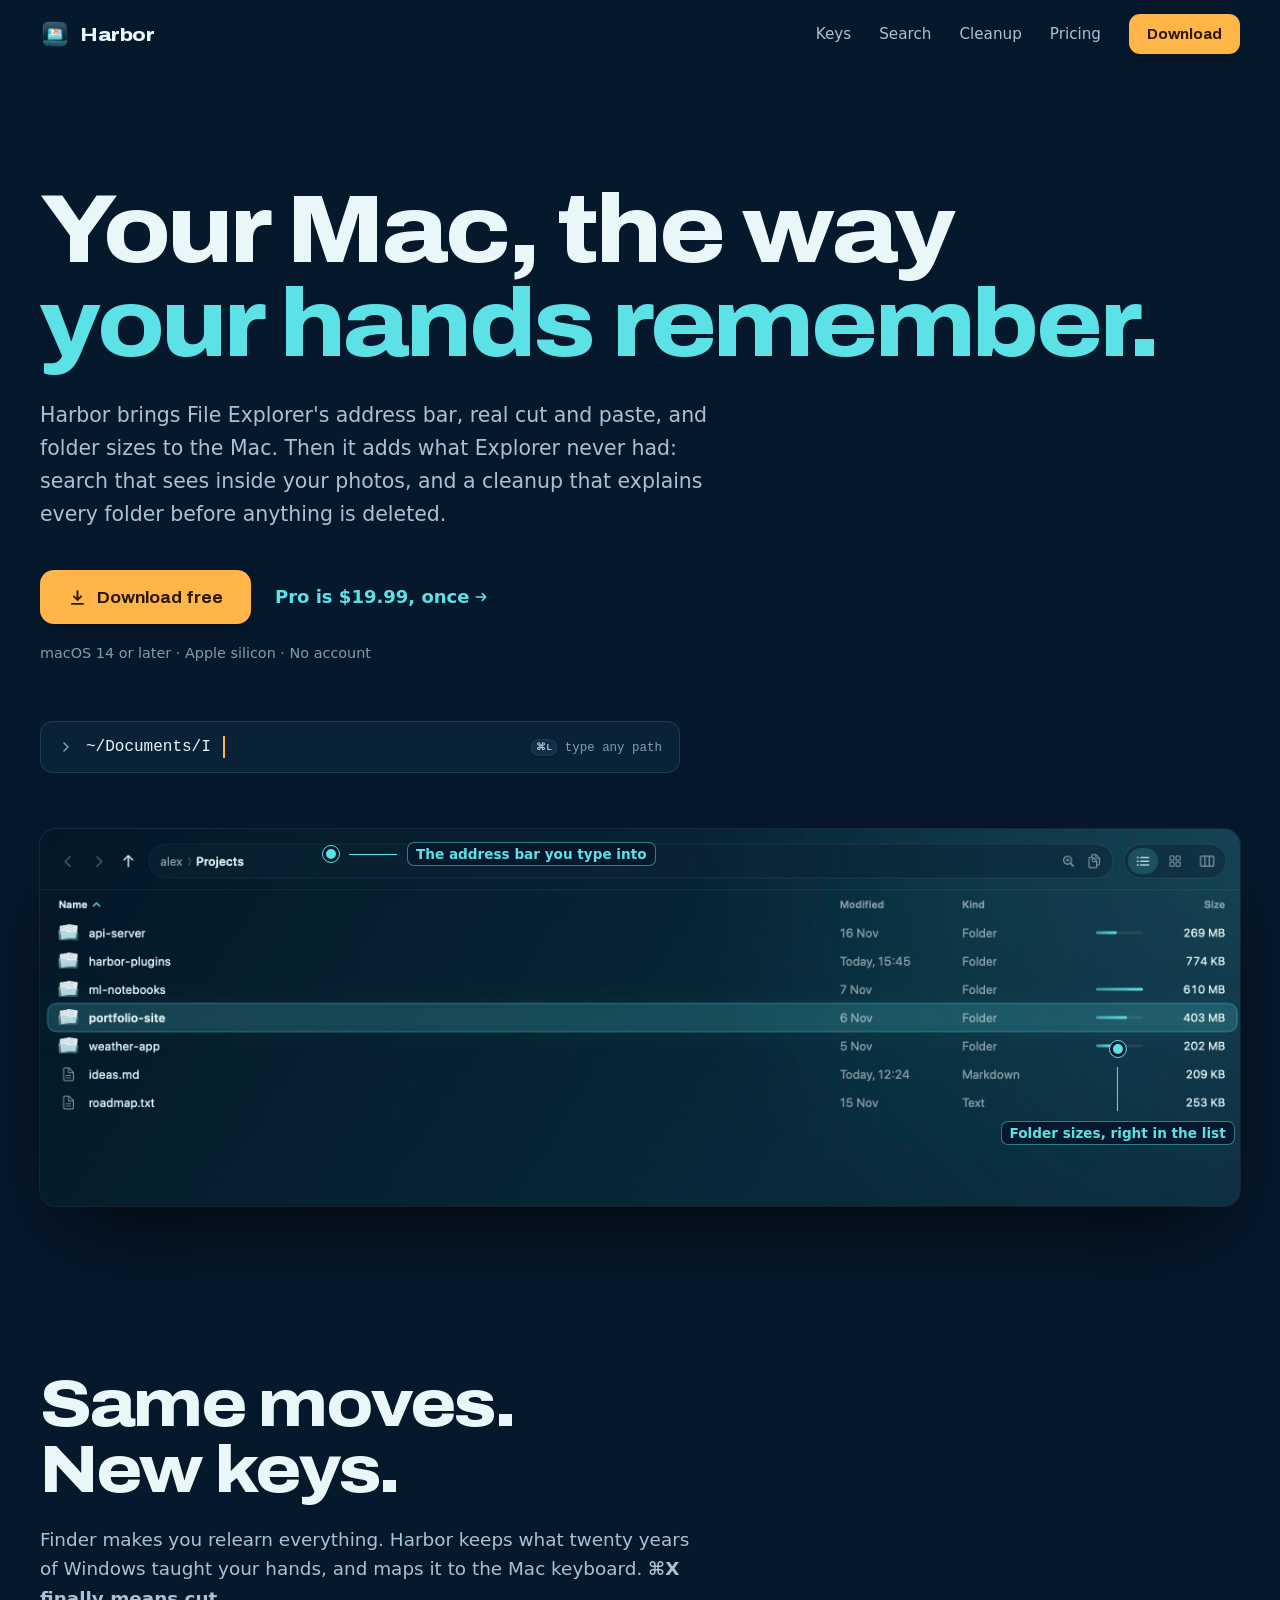
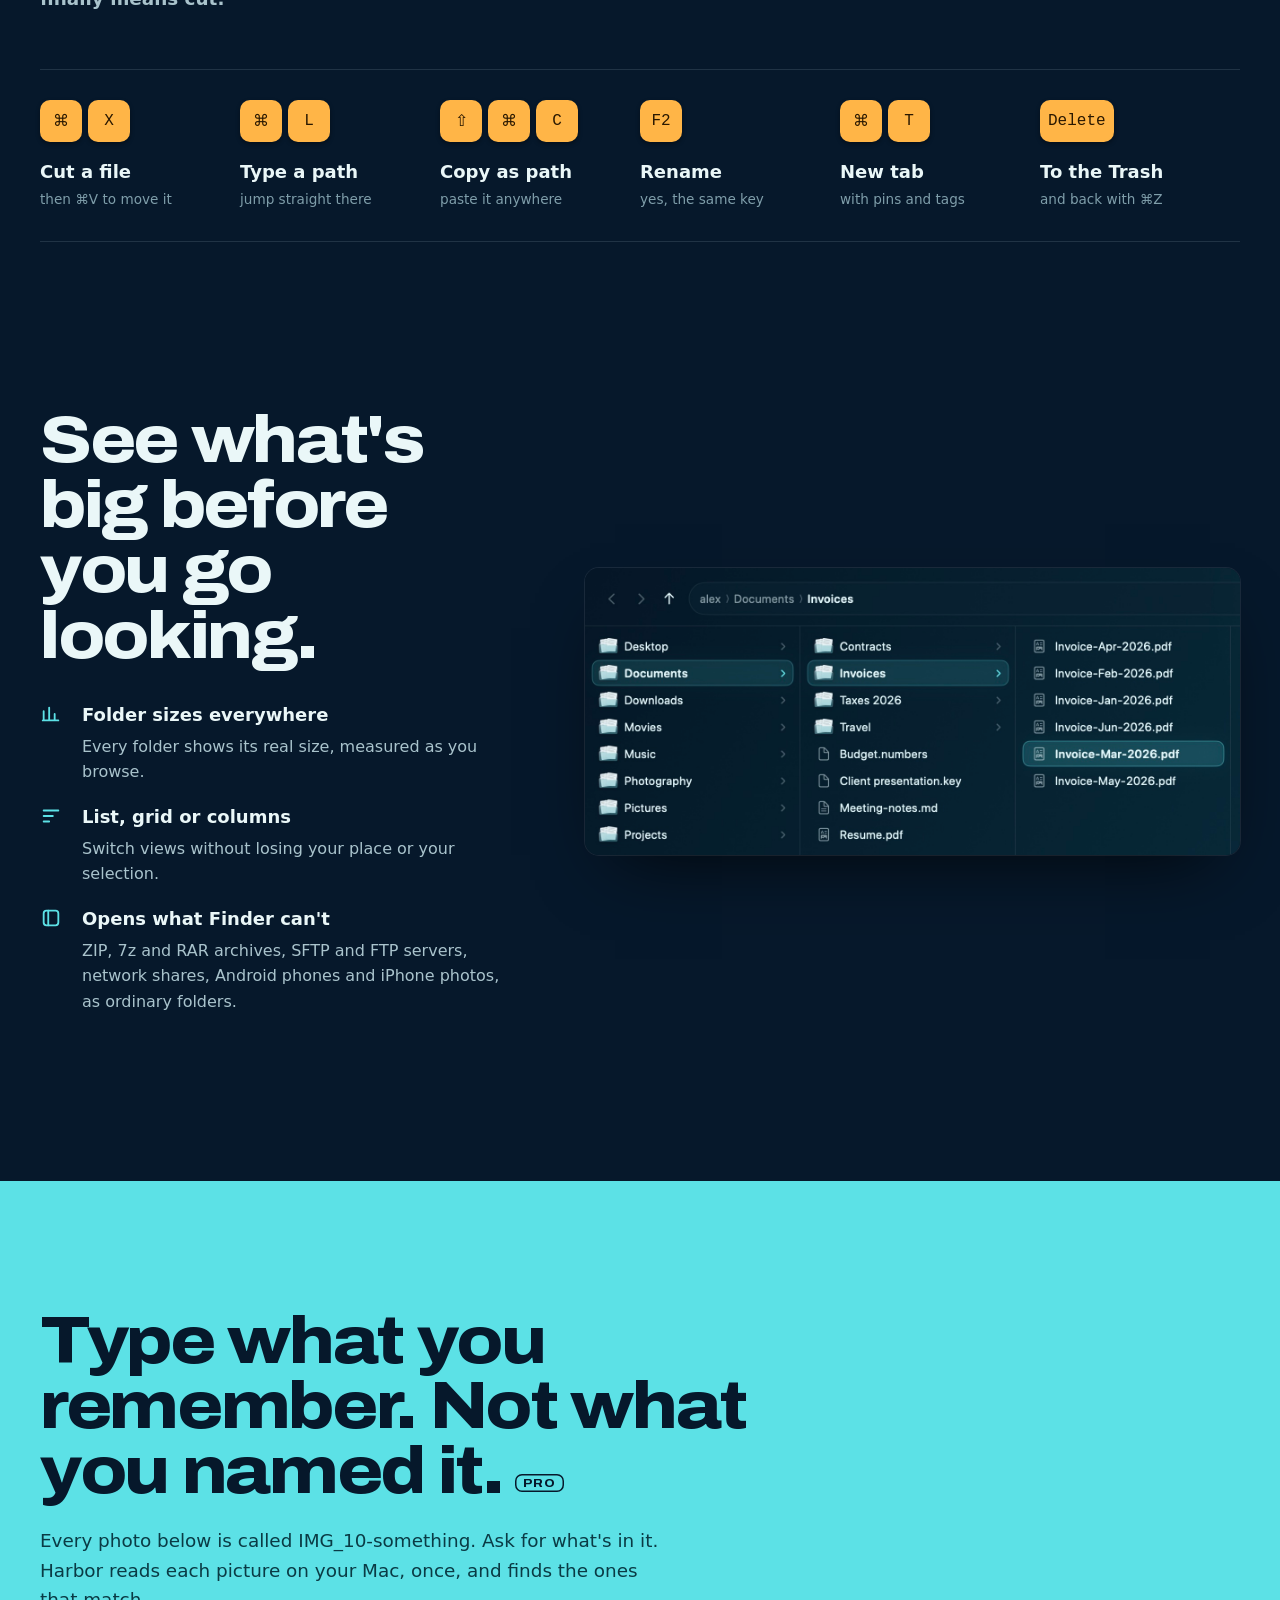
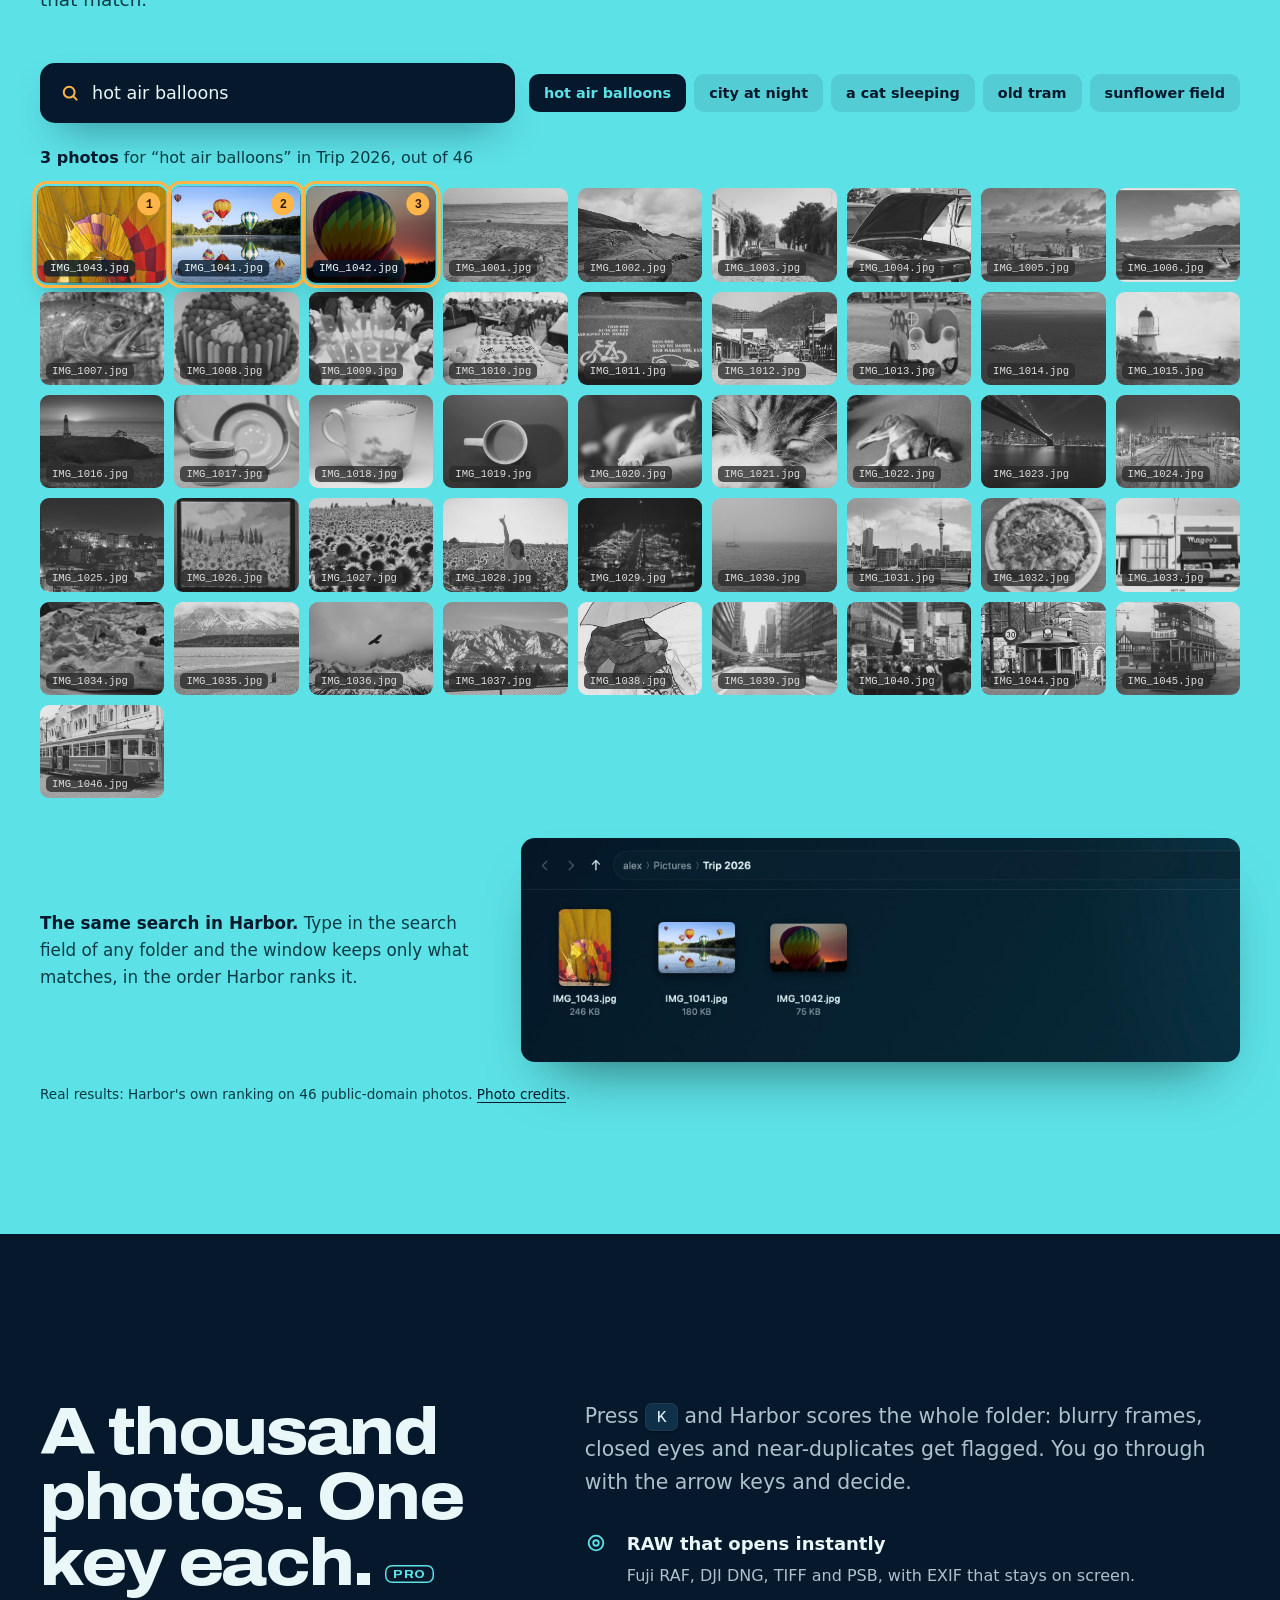
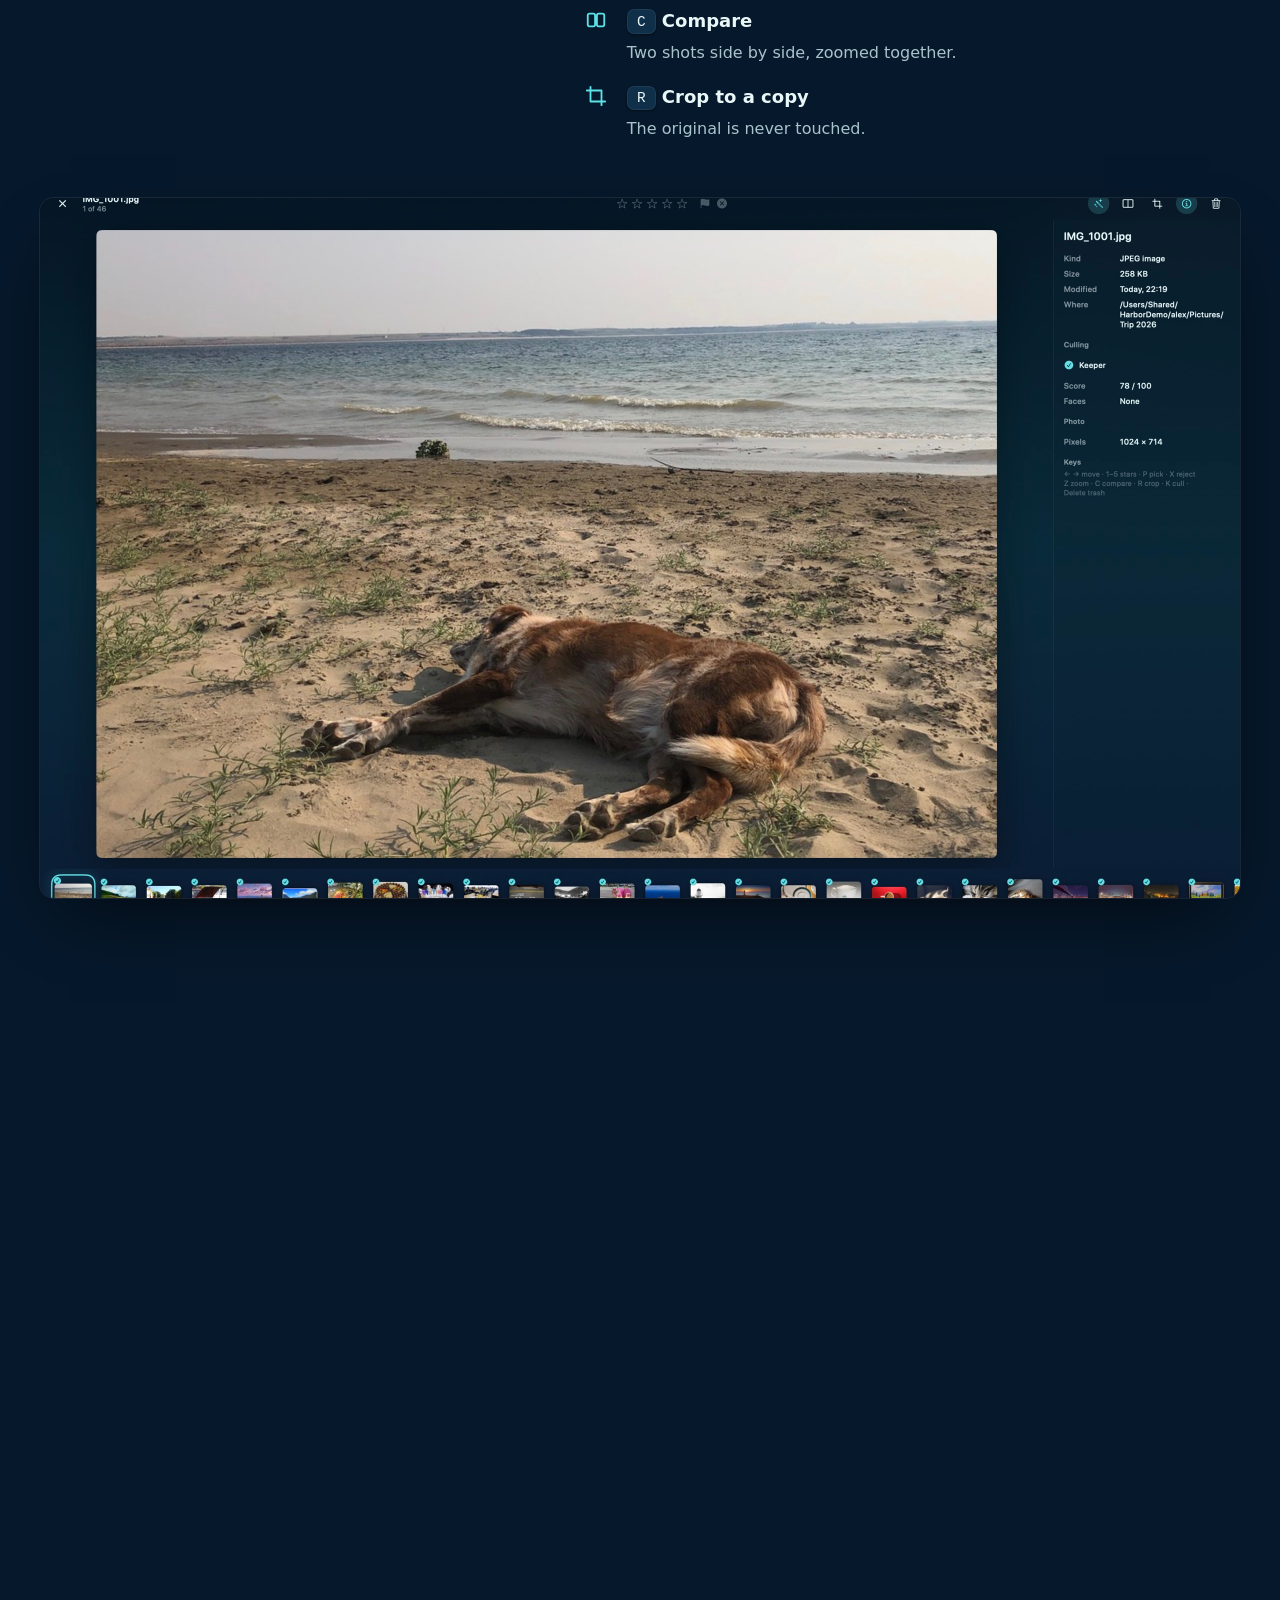
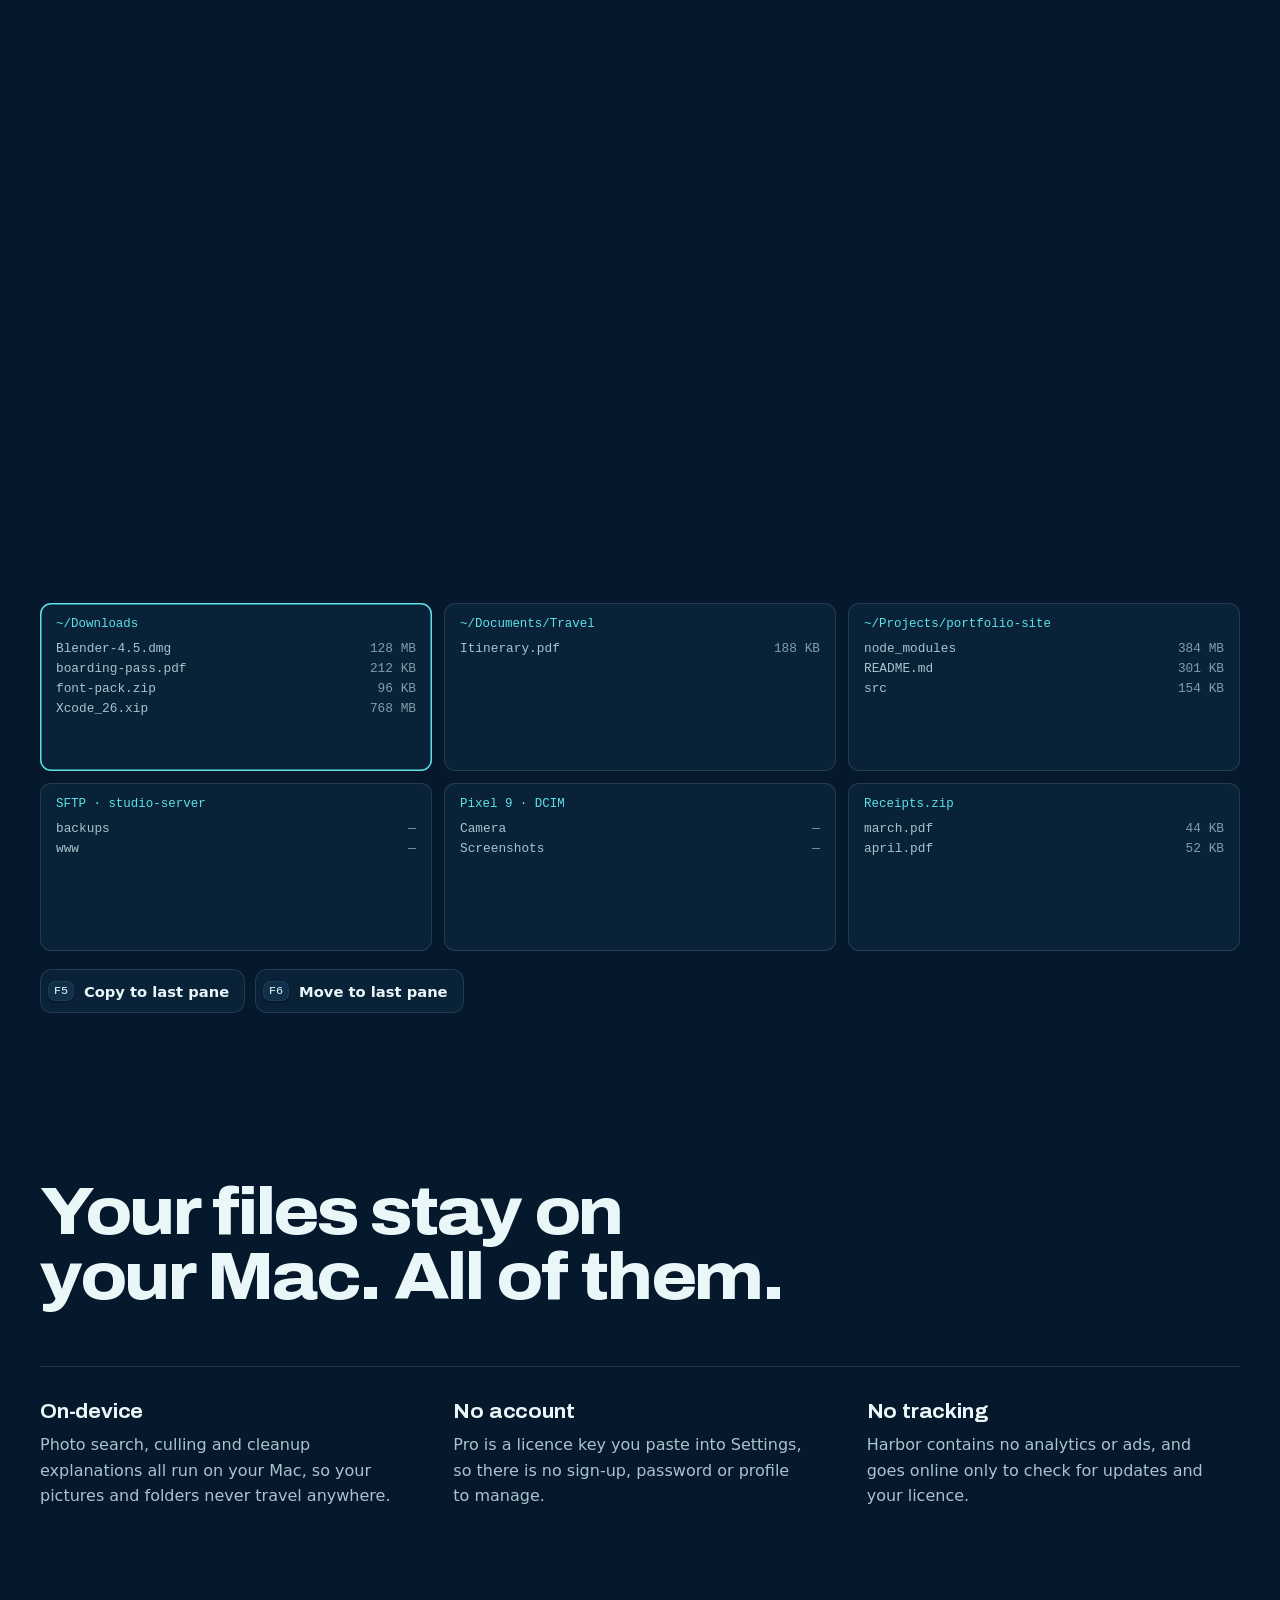
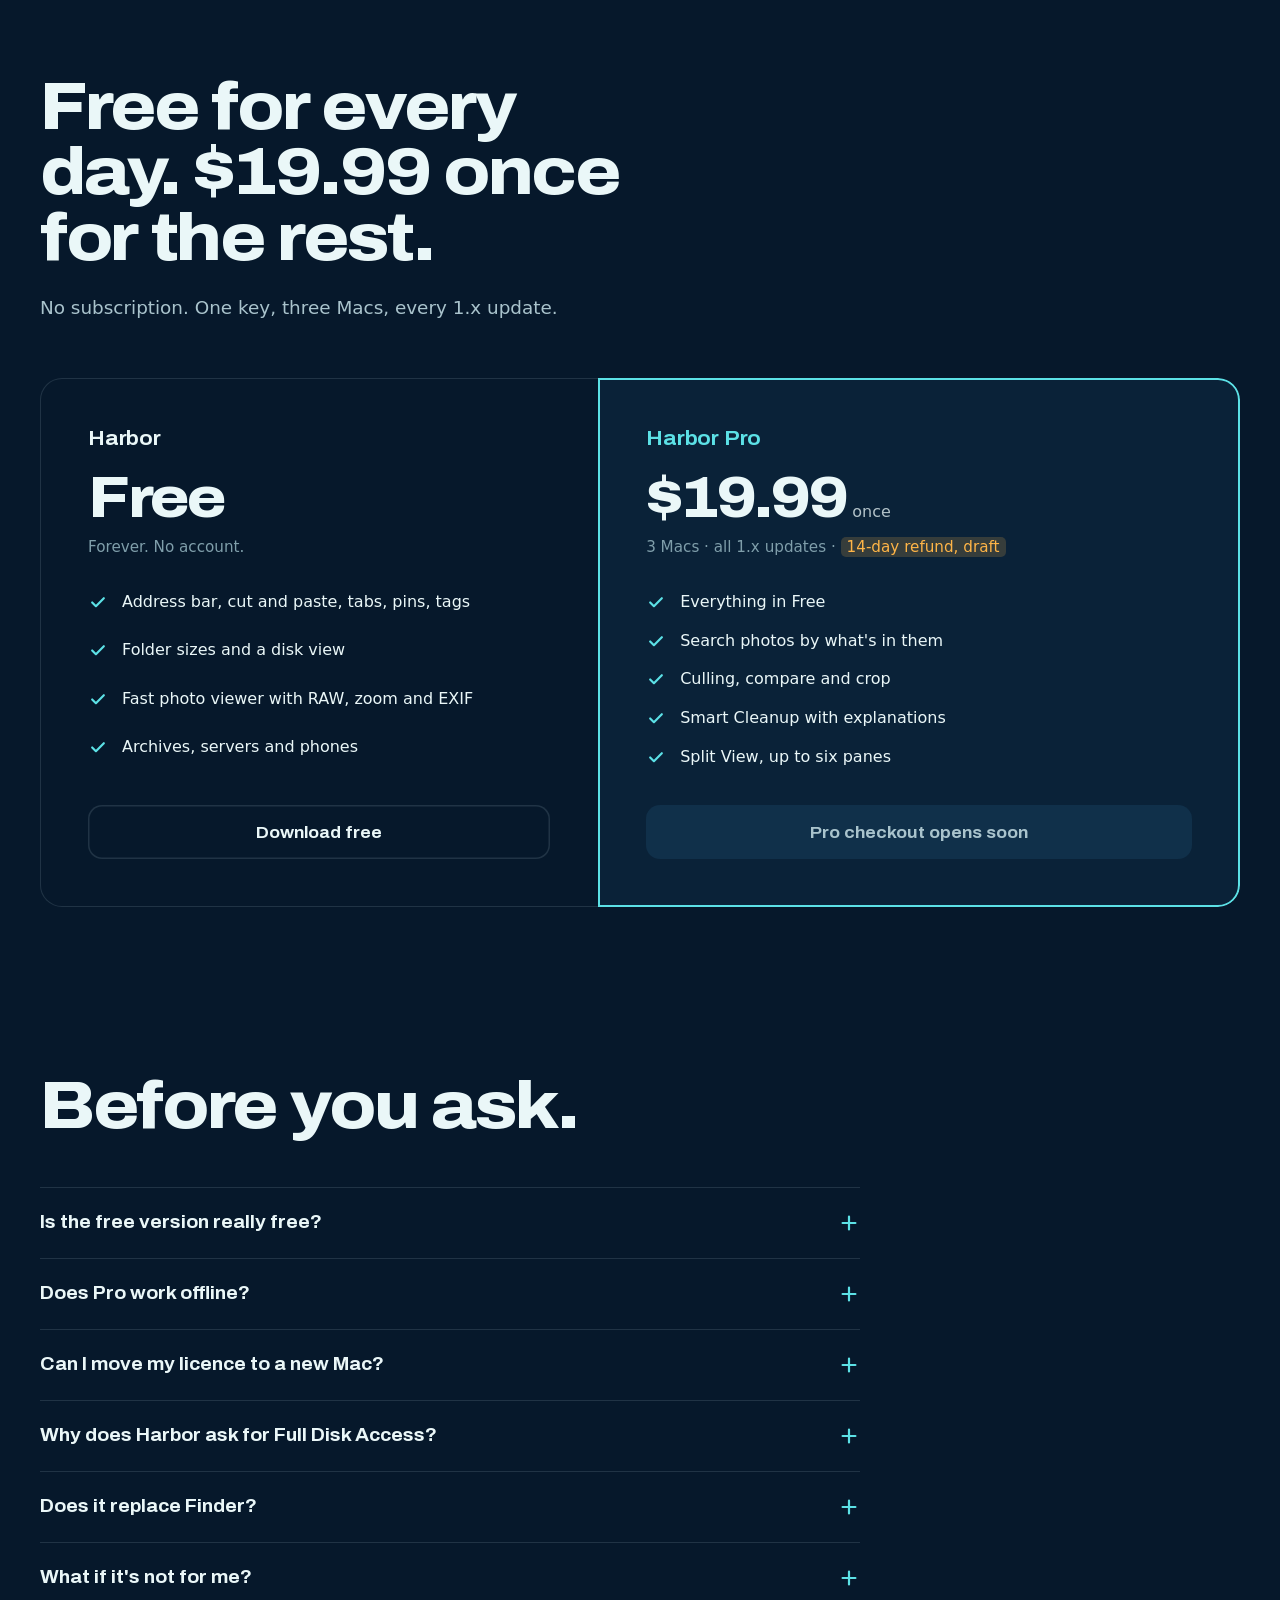
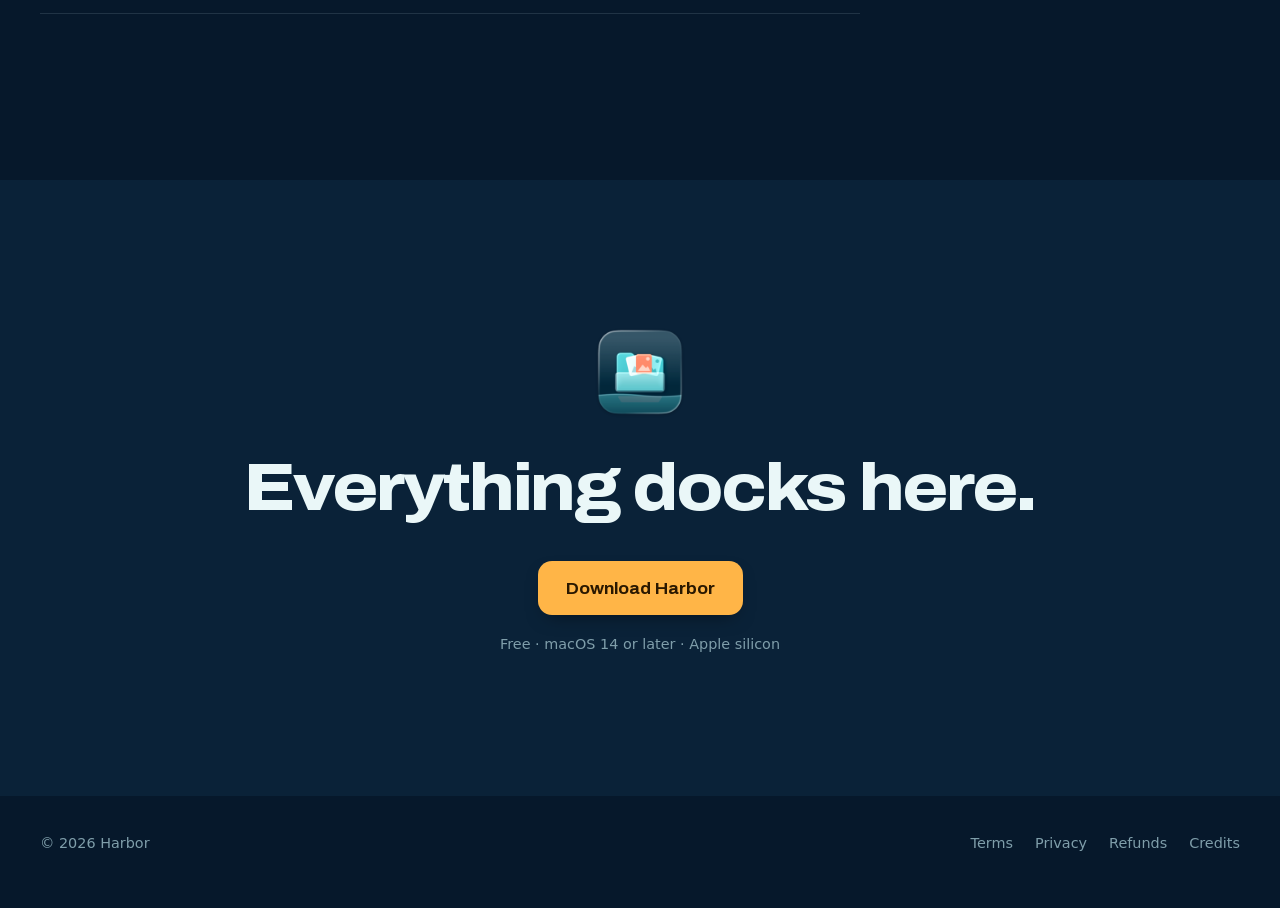
==== docs/index.html @ c28f25c0 "Website: landing page, legal pages and photo credits" ====
<!doctype html>
<html lang="en">
<head>
<meta charset="utf-8">
<meta name="viewport" content="width=device-width, initial-scale=1">
<title>Harbor: the Mac file manager for people who miss File Explorer</title>
<meta name="description" content="Harbor brings File Explorer's address bar, cut and paste and folder sizes to the Mac, then adds search that sees inside your photos and a cleanup that explains every folder.">
<meta property="og:title" content="Harbor: same moves, new keys.">
<meta property="og:description" content="The Mac file manager for people who miss File Explorer.">
<meta property="og:image" content="img/hero.jpg">
<meta name="theme-color" content="#06182b">
<link rel="icon" href="img/icon.png">
<link rel="preload" href="fonts/archivo.woff2" as="font" type="font/woff2" crossorigin>
<link rel="stylesheet" href="style.css">
</head>
<body>

<header class="nav" id="nav">
  <div class="wrap">
    <a class="brand" href="#top"><img src="img/icon.png" alt="">Harbor</a>
    <nav class="links" aria-label="Main">
      <a href="#keys">Keys</a>
      <a href="#search">Search</a>
      <a href="#cleanup">Cleanup</a>
      <a href="#pricing">Pricing</a>
      <a class="btn lamp small" href="https://github.com/bsbbera/harbor-releases/releases/latest">Download</a>
    </nav>
  </div>
</header>

<main id="top">
<section class="hero" aria-labelledby="h1">
  <div class="wrap">
    <h1 id="h1">Your Mac, the way<br><span>your hands remember.</span></h1>
    <p class="lede">Harbor brings File Explorer's address bar, real cut and paste, and folder sizes to the Mac. Then it adds what Explorer never had: search that sees inside your photos, and a cleanup that explains every folder before anything is deleted.</p>
    <div class="actions">
      <a class="btn lamp" href="https://github.com/bsbbera/harbor-releases/releases/latest">
        <svg viewBox="0 0 24 24" fill="none" stroke="currentColor" stroke-width="2.4" stroke-linecap="round" stroke-linejoin="round" aria-hidden="true"><path d="M12 4v11m0 0-4.5-4.5M12 15l4.5-4.5M5 20h14"/></svg>
        Download free
      </a>
      <a class="textlink" href="#pricing">Pro is $19.99, once<svg viewBox="0 0 24 24" fill="none" stroke="currentColor" stroke-width="2.4" stroke-linecap="round" stroke-linejoin="round" aria-hidden="true"><path d="M5 12h14m-5-5 5 5-5 5"/></svg></a>
    </div>
    <p class="meta">macOS 14 or later · Apple silicon · No account</p>
    <div class="address" aria-hidden="true">
      <svg class="chev" viewBox="0 0 24 24" width="16" height="16" fill="none" stroke="currentColor" stroke-width="2.4" stroke-linecap="round" stroke-linejoin="round" aria-hidden="true"><path d="m9 6 6 6-6 6"/></svg><span class="typed" id="typed"></span><span class="caret"></span>
      <span class="hint"><kbd>⌘L</kbd> type any path</span>
    </div>
    <figure class="stage">
      <div class="shot"><picture><source media="(max-width: 560px)" srcset="img/hero-mobile.jpg" width="1300" height="640"><img src="img/hero.jpg" width="2550" height="800" alt="Harbor showing a Projects folder in list view with the address bar and a size bar for every folder"></picture></div>
      <div class="pin" style="left:24%;top:6.6%;--len:48px"><i></i><b>The address bar you type into</b></div>
      <div class="pin down" style="left:89.8%;top:57.6%;--len:44px"><i></i><b>Folder sizes, right in the list</b></div>
    </figure>
  </div>
</section>

<section id="keys" aria-labelledby="keys-h">
  <div class="wrap">
    <div class="head rise">
      <h2 id="keys-h">Same moves.<br>New keys.</h2>
      <p>Finder makes you relearn everything. Harbor keeps what twenty years of Windows taught your hands, and maps it to the Mac keyboard. <b>⌘X finally means cut.</b></p>
    </div>
    <div class="keys" id="keygrid">
      <div class="key"><div class="flip"><div class="face win"><kbd>Ctrl</kbd><kbd>X</kbd></div><div class="face back"><kbd>⌘</kbd><kbd>X</kbd></div></div><div class="what">Cut a file</div><div class="os">then ⌘V to move it</div></div>
      <div class="key"><div class="flip"><div class="face win"><kbd>Alt</kbd><kbd>D</kbd></div><div class="face back"><kbd>⌘</kbd><kbd>L</kbd></div></div><div class="what">Type a path</div><div class="os">jump straight there</div></div>
      <div class="key"><div class="flip"><div class="face win"><kbd>Ctrl</kbd><kbd>⇧</kbd><kbd>C</kbd></div><div class="face back"><kbd>⇧</kbd><kbd>⌘</kbd><kbd>C</kbd></div></div><div class="what">Copy as path</div><div class="os">paste it anywhere</div></div>
      <div class="key"><div class="flip"><div class="face win"><kbd>F2</kbd></div><div class="face back"><kbd>F2</kbd></div></div><div class="what">Rename</div><div class="os">yes, the same key</div></div>
      <div class="key"><div class="flip"><div class="face win"><kbd>Ctrl</kbd><kbd>T</kbd></div><div class="face back"><kbd>⌘</kbd><kbd>T</kbd></div></div><div class="what">New tab</div><div class="os">with pins and tags</div></div>
      <div class="key"><div class="flip"><div class="face win"><kbd>Del</kbd></div><div class="face back"><kbd>Delete</kbd></div></div><div class="what">To the Trash</div><div class="os">and back with ⌘Z</div></div>
    </div>
  </div>
</section>

<section aria-labelledby="browse-h">
  <div class="wrap split">
    <div class="rise">
      <h2 id="browse-h">See what's big before you go looking.</h2>
      <div class="list">
        <div><svg viewBox="0 0 24 24" fill="none" stroke="currentColor" stroke-width="2" stroke-linecap="round" stroke-linejoin="round" aria-hidden="true"><path d="M4 19V9m6 10V5m6 14v-7m4 7H3"/></svg><b>Folder sizes everywhere</b><span>Every folder shows its real size, measured as you browse.</span></div>
        <div><svg viewBox="0 0 24 24" fill="none" stroke="currentColor" stroke-width="2" stroke-linecap="round" stroke-linejoin="round" aria-hidden="true"><path d="M4 6h16M4 12h10M4 18h6"/></svg><b>List, grid or columns</b><span>Switch views without losing your place or your selection.</span></div>
        <div><svg viewBox="0 0 24 24" fill="none" stroke="currentColor" stroke-width="2" stroke-linecap="round" stroke-linejoin="round" aria-hidden="true"><rect x="4" y="4" width="16" height="16" rx="3"/><path d="M9 4v16"/></svg><b>Opens what Finder can't</b><span>ZIP, 7z and RAR archives, SFTP and FTP servers, network shares, Android phones and iPhone photos, as ordinary folders.</span></div>
      </div>
    </div>
    <div class="frame rise"><img src="img/cols.jpg" width="1460" height="640" alt="Harbor column view of Documents and Invoices"></div>
  </div>
</section>

<div class="band" id="search" aria-labelledby="search-h">
  <div class="wrap">
    <div class="head">
      <h2 id="search-h">Type what you remember. Not what you named it.<span class="tag">PRO</span></h2>
      <p>Every photo below is called IMG_10-something. Ask for what's in it. Harbor reads each picture on your Mac, once, and finds the ones that match.</p>
    </div>
    <div class="finder">
      <label for="q"><svg viewBox="0 0 24 24" fill="none" stroke="currentColor" stroke-width="2.4" stroke-linecap="round" aria-hidden="true"><circle cx="11" cy="11" r="6.5"/><path d="m16 16 4 4"/></svg>
        <input id="q" type="search" placeholder="Try: hot air balloons" autocomplete="off" spellcheck="false"></label>
      <div class="chips" id="chips" role="group" aria-label="Example searches"></div>
    </div>
    <p class="status" id="status" aria-live="polite"></p>
    <div class="photos" id="photos"></div>
    <div class="proof">
      <p><b>The same search in Harbor.</b> Type in the search field of any folder and the window keeps only what matches, in the order Harbor ranks it.</p>
      <div class="frame"><img src="img/search.jpg" width="1800" height="560" alt="Harbor's file grid showing three results for hot air balloons in the Trip 2026 folder" loading="lazy"></div>
    </div>
    <p class="fine">Real results: Harbor's own ranking on 46 public-domain photos. <a href="credits.html">Photo credits</a>.</p>
  </div>
</div>

<section aria-labelledby="cull-h">
  <div class="wrap stack">
    <div class="rise split" style="align-items:start">
      <div><h2 id="cull-h">A thousand photos. One key each.<span class="tag">PRO</span></h2>
      </div>
      <div><p class="lede">Press <kbd>K</kbd> and Harbor scores the whole folder: blurry frames, closed eyes and near-duplicates get flagged. You go through with the arrow keys and decide.</p>
      <div class="list">
        <div><svg viewBox="0 0 24 24" fill="none" stroke="currentColor" stroke-width="2" stroke-linecap="round" stroke-linejoin="round" aria-hidden="true"><circle cx="12" cy="12" r="8"/><circle cx="12" cy="12" r="3"/></svg><b>RAW that opens instantly</b><span>Fuji RAF, DJI DNG, TIFF and PSB, with EXIF that stays on screen.</span></div>
        <div><svg viewBox="0 0 24 24" fill="none" stroke="currentColor" stroke-width="2" stroke-linecap="round" stroke-linejoin="round" aria-hidden="true"><rect x="3" y="5" width="8" height="14" rx="2"/><rect x="13" y="5" width="8" height="14" rx="2"/></svg><b><kbd>C</kbd> Compare</b><span>Two shots side by side, zoomed together.</span></div>
        <div><svg viewBox="0 0 24 24" fill="none" stroke="currentColor" stroke-width="2" stroke-linecap="round" stroke-linejoin="round" aria-hidden="true"><path d="M6 2v16h16M2 6h16v16"/></svg><b><kbd>R</kbd> Crop to a copy</b><span>The original is never touched.</span></div>
      </div></div>
    </div>
    <div class="frame rise"><img src="img/cull.jpg" width="2400" height="1400" alt="Harbor photo viewer culling a folder: the photo, a filmstrip of the folder, and the culling panel showing Keeper and a score of 78 out of 100"></div>
  </div>
</section>

<section id="cleanup" aria-labelledby="clean-h">
  <div class="wrap split">
    <div class="rise">
      <h2 id="clean-h">Delete with reasons, not with fear.<span class="tag">PRO</span></h2>
      <p class="lede" style="margin-top:22px">Smart Cleanup finds caches, build folders, old installers and what removed apps left behind. Each one comes with a plain sentence about what it is, and a verdict.</p>
      <div class="verdicts"><span class="v-safe">safe</span><span class="v-re">rebuilds itself</span><span class="v-check">check first</span></div>
      <div class="list">
        <div><svg viewBox="0 0 24 24" fill="none" stroke="currentColor" stroke-width="2" stroke-linecap="round" stroke-linejoin="round" aria-hidden="true"><rect x="5" y="11" width="14" height="9" rx="2.5"/><path d="M8 11V8a4 4 0 0 1 8 0v3"/></svg><b>Explained on your Mac</b><span>By Apple Intelligence, or a small model Harbor downloads once. Nothing is uploaded.</span></div>
        <div><svg viewBox="0 0 24 24" fill="none" stroke="currentColor" stroke-width="2" stroke-linecap="round" stroke-linejoin="round" aria-hidden="true"><path d="M4 7h16M9 7V4h6v3m-8 0 1 13h8l1-13"/></svg><b>Everything goes to the Trash</b><span>With a log, so anything can go back.</span></div>
        <div><svg viewBox="0 0 24 24" fill="none" stroke="currentColor" stroke-width="2" stroke-linecap="round" stroke-linejoin="round" aria-hidden="true"><path d="m8 8-4 4 4 4m8-8 4 4-4 4"/></svg><b>Developers too</b><span>node_modules, Xcode data, and Cargo, pip and Gradle caches.</span></div>
      </div>
    </div>
    <div class="frame rise"><img src="img/cleanup.jpg" width="1780" height="1500" alt="Harbor Smart Cleanup listing app caches, logs, package caches, Xcode data, leftovers and AI models with sizes and verdicts"></div>
  </div>
</section>

<section aria-labelledby="panes-h">
  <div class="wrap">
    <div class="head rise">
      <h2 id="panes-h">Six folders. One window.<span class="tag">PRO</span></h2>
      <p>Open a pane with <kbd>⌘\</kbd>, up to six. <kbd>F5</kbd> copies the selection to the pane you used last, <kbd>F6</kbd> moves it. Try it.</p>
    </div>
    <div class="panes rise" id="panes">
      <div class="pane active"><div class="path">~/Downloads</div><ul><li><span>Blender-4.5.dmg</span><em>128 MB</em></li><li><span>boarding-pass.pdf</span><em>212 KB</em></li><li class="sel"><span>font-pack.zip</span><em>96 KB</em></li><li><span>Xcode_26.xip</span><em>768 MB</em></li></ul></div>
      <div class="pane"><div class="path">~/Documents/Travel</div><ul><li><span>Itinerary.pdf</span><em>188 KB</em></li></ul></div>
      <div class="pane"><div class="path">~/Projects/portfolio-site</div><ul><li><span>node_modules</span><em>384 MB</em></li><li><span>README.md</span><em>301 KB</em></li><li><span>src</span><em>154 KB</em></li></ul></div>
      <div class="pane"><div class="path">SFTP · studio-server</div><ul><li><span>backups</span><em>—</em></li><li><span>www</span><em>—</em></li></ul></div>
      <div class="pane"><div class="path">Pixel 9 · DCIM</div><ul><li><span>Camera</span><em>—</em></li><li><span>Screenshots</span><em>—</em></li></ul></div>
      <div class="pane"><div class="path">Receipts.zip</div><ul><li><span>march.pdf</span><em>44 KB</em></li><li><span>april.pdf</span><em>52 KB</em></li></ul></div>
      <div class="flyer" id="flyer">font-pack.zip</div>
    </div>
    <div class="panekeys">
      <button type="button" id="f5"><kbd>F5</kbd>Copy to last pane</button>
      <button type="button" id="f6"><kbd>F6</kbd>Move to last pane</button>
    </div>
  </div>
</section>

<section aria-labelledby="private-h">
  <div class="wrap">
    <div class="head rise"><h2 id="private-h">Your files stay on your Mac. All of them.</h2></div>
    <div class="promise rise">
      <div><h3>On-device</h3><p>Photo search, culling and cleanup explanations all run on your Mac, so your pictures and folders never travel anywhere.</p></div>
      <div><h3>No account</h3><p>Pro is a licence key you paste into Settings, so there is no sign-up, password or profile to manage.</p></div>
      <div><h3>No tracking</h3><p>Harbor contains no analytics or ads, and goes online only to check for updates and your licence.</p></div>
    </div>
  </div>
</section>

<section id="pricing" aria-labelledby="price-h">
  <div class="wrap">
    <div class="head rise">
      <h2 id="price-h">Free for every day. $19.99 once for the rest.</h2>
      <p>No subscription. One key, three Macs, every 1.x update.</p>
    </div>
    <div class="plans rise">
      <div class="plan">
        <h3>Harbor</h3>
        <div class="price">Free</div>
        <div class="sub">Forever. No account.</div>
        <ul>
          <li><svg viewBox="0 0 24 24" fill="none" stroke="currentColor" stroke-width="2.6" stroke-linecap="round" stroke-linejoin="round" aria-hidden="true"><path d="m5 12.5 4.5 4.5L19 7.5"/></svg>Address bar, cut and paste, tabs, pins, tags</li>
          <li><svg viewBox="0 0 24 24" fill="none" stroke="currentColor" stroke-width="2.6" stroke-linecap="round" stroke-linejoin="round" aria-hidden="true"><path d="m5 12.5 4.5 4.5L19 7.5"/></svg>Folder sizes and a disk view</li>
          <li><svg viewBox="0 0 24 24" fill="none" stroke="currentColor" stroke-width="2.6" stroke-linecap="round" stroke-linejoin="round" aria-hidden="true"><path d="m5 12.5 4.5 4.5L19 7.5"/></svg>Fast photo viewer with RAW, zoom and EXIF</li>
          <li><svg viewBox="0 0 24 24" fill="none" stroke="currentColor" stroke-width="2.6" stroke-linecap="round" stroke-linejoin="round" aria-hidden="true"><path d="m5 12.5 4.5 4.5L19 7.5"/></svg>Archives, servers and phones</li>
        </ul>
        <a class="btn line" href="https://github.com/bsbbera/harbor-releases/releases/latest">Download free</a>
      </div>
      <div class="plan pro">
        <h3>Harbor Pro</h3>
        <div class="price">$19.99<small>once</small></div>
        <div class="sub">3 Macs · all 1.x updates · <mark>14-day refund, draft</mark></div>
        <ul>
          <li><svg viewBox="0 0 24 24" fill="none" stroke="currentColor" stroke-width="2.6" stroke-linecap="round" stroke-linejoin="round" aria-hidden="true"><path d="m5 12.5 4.5 4.5L19 7.5"/></svg>Everything in Free</li>
          <li><svg viewBox="0 0 24 24" fill="none" stroke="currentColor" stroke-width="2.6" stroke-linecap="round" stroke-linejoin="round" aria-hidden="true"><path d="m5 12.5 4.5 4.5L19 7.5"/></svg>Search photos by what's in them</li>
          <li><svg viewBox="0 0 24 24" fill="none" stroke="currentColor" stroke-width="2.6" stroke-linecap="round" stroke-linejoin="round" aria-hidden="true"><path d="m5 12.5 4.5 4.5L19 7.5"/></svg>Culling, compare and crop</li>
          <li><svg viewBox="0 0 24 24" fill="none" stroke="currentColor" stroke-width="2.6" stroke-linecap="round" stroke-linejoin="round" aria-hidden="true"><path d="m5 12.5 4.5 4.5L19 7.5"/></svg>Smart Cleanup with explanations</li>
          <li><svg viewBox="0 0 24 24" fill="none" stroke="currentColor" stroke-width="2.6" stroke-linecap="round" stroke-linejoin="round" aria-hidden="true"><path d="m5 12.5 4.5 4.5L19 7.5"/></svg>Split View, up to six panes</li>
        </ul>
        <a class="btn soon" id="buy" href="#pricing" aria-disabled="true">Pro checkout opens soon</a>
      </div>
    </div>
  </div>
</section>

<section aria-labelledby="faq-h">
  <div class="wrap">
    <div class="head rise"><h2 id="faq-h">Before you ask.</h2></div>
    <div class="faq">
      <details><summary>Is the free version really free?<svg viewBox="0 0 24 24" fill="none" stroke="currentColor" stroke-width="2.4" stroke-linecap="round" aria-hidden="true"><path d="M12 5v14M5 12h14"/></svg></summary><p>Yes. Browsing, the photo viewer, archives, servers and phones are free forever, with no time limit and no ads. Pro adds the features marked PRO.</p></details>
      <details><summary>Does Pro work offline?<svg viewBox="0 0 24 24" fill="none" stroke="currentColor" stroke-width="2.4" stroke-linecap="round" aria-hidden="true"><path d="M12 5v14M5 12h14"/></svg></summary><p>Yes. Harbor checks your licence when you're online and keeps working for 30 days between checks.</p></details>
      <details><summary>Can I move my licence to a new Mac?<svg viewBox="0 0 24 24" fill="none" stroke="currentColor" stroke-width="2.4" stroke-linecap="round" aria-hidden="true"><path d="M12 5v14M5 12h14"/></svg></summary><p>Yes. One key works on three Macs at a time. Turn it off on the old Mac in Settings › Licence, then enter it on the new one.</p></details>
      <details><summary>Why does Harbor ask for Full Disk Access?<svg viewBox="0 0 24 24" fill="none" stroke="currentColor" stroke-width="2.4" stroke-linecap="round" aria-hidden="true"><path d="M12 5v14M5 12h14"/></svg></summary><p>To show the sizes and contents of folders macOS protects, like Mail and Library, and to find caches during cleanup. Harbor never uploads your files.</p></details>
      <details><summary>Does it replace Finder?<svg viewBox="0 0 24 24" fill="none" stroke="currentColor" stroke-width="2.4" stroke-linecap="round" aria-hidden="true"><path d="M12 5v14M5 12h14"/></svg></summary><p>It runs next to Finder. Use Harbor every day and keep Finder for the few things only it does.</p></details>
      <details><summary>What if it's not for me?<svg viewBox="0 0 24 24" fill="none" stroke="currentColor" stroke-width="2.4" stroke-linecap="round" aria-hidden="true"><path d="M12 5v14M5 12h14"/></svg></summary><p><mark>Draft policy:</mark> write to us within 14 days of buying and you get a full refund.</p></details>
    </div>
  </div>
</section>

<div class="close">
  <div class="wrap rise">
    <img src="img/icon.png" alt="" width="104" height="104">
    <h2>Everything docks here.</h2>
    <div class="actions"><a class="btn lamp" href="https://github.com/bsbbera/harbor-releases/releases/latest">Download Harbor</a></div>
    <p class="meta">Free · macOS 14 or later · Apple silicon</p>
  </div>
</div>
</main>

<footer>
  <div class="wrap">
    <span>© 2026 Harbor</span>
    <nav aria-label="Legal"><a href="terms.html">Terms</a><a href="privacy.html">Privacy</a><a href="refunds.html">Refunds</a><a href="credits.html">Credits</a></nav>
  </div>
</footer>

<script>
const still = matchMedia('(prefers-reduced-motion: reduce)').matches;
const nav = document.getElementById('nav');
addEventListener('scroll', () => nav.classList.toggle('solid', scrollY > 10), { passive: true });

// One entrance, applied only when JS runs, so content never depends on it.
if (!still) {
  document.documentElement.classList.add('pre');
  const io = new IntersectionObserver(es => es.forEach(e => { if (e.isIntersecting) { e.target.classList.add('in'); io.unobserve(e.target); } }), { threshold: .12, rootMargin: '0px 0px -8% 0px' });
  document.querySelectorAll('.rise').forEach(el => io.observe(el));
}

// Hero address bar types real places.
const paths = ['~/Projects/portfolio-site', '~/Documents/Invoices', '/Volumes/Backup/2026', 'sftp://studio-server/www', '~/Downloads'];
const typed = document.getElementById('typed');
(function cycle(i) {
  const p = paths[i % paths.length];
  if (still) { typed.textContent = p; return; }
  let n = 0;
  (function step() {
    typed.textContent = p.slice(0, ++n);
    if (n < p.length) setTimeout(step, 38 + Math.random() * 40);
    else setTimeout(() => cycle(i + 1), 2200);
  })();
})(0);

// Windows keys flip to Mac keys as the row comes into view.
const keys = [...document.querySelectorAll('.key')];
new IntersectionObserver((es, o) => es.forEach(e => {
  if (!e.isIntersecting) return;
  keys.forEach((k, i) => setTimeout(() => k.classList.add('mac'), still ? 0 : 500 + i * 140));
  o.disconnect();
}), { threshold: .5 }).observe(document.getElementById('keygrid'));
keys.forEach(k => k.addEventListener('mouseenter', () => k.classList.toggle('mac')));

// Search demo: Harbor's real top matches for each phrase on the demo folder.
const HITS = {"hot air balloons":[1043,1041,1042],"sunflower field":[1027,1028,1026],"lighthouse":[1015,1016,1014],"city at night":[1025,1029,1023,1024],"a cat sleeping":[1021,1020],"pizza":[1034,1032],"old tram":[1045,1044,1046],"snowy mountains":[1037,1036,1035],"cup of coffee":[1019,1018,1017],"sailboat":[1030]};
const WORDS = {balloon:'hot air balloons',sunflower:'sunflower field',flower:'sunflower field',lighthouse:'lighthouse',night:'city at night',city:'city at night',cat:'a cat sleeping',kitten:'a cat sleeping',pizza:'pizza',food:'pizza',tram:'old tram',train:'old tram',mountain:'snowy mountains',snow:'snowy mountains',coffee:'cup of coffee',cup:'cup of coffee',tea:'cup of coffee',boat:'sailboat',sail:'sailboat',sea:'sailboat'};
const grid = document.getElementById('photos'), status = document.getElementById('status'), q = document.getElementById('q'), chips = document.getElementById('chips');
const tiles = {};
for (let n = 1001; n <= 1046; n++) {
  const f = document.createElement('figure'); f.className = 'photo';
  f.innerHTML = `<img src="img/demo/IMG_${n}.jpg" alt="" loading="lazy" width="520" height="390"><figcaption>IMG_${n}.jpg</figcaption><span class="rank"></span>`;
  grid.appendChild(f); tiles[n] = f;
}
['hot air balloons', 'city at night', 'a cat sleeping', 'old tram', 'sunflower field'].forEach(t => {
  const b = document.createElement('button'); b.type = 'button'; b.textContent = t; b.setAttribute('aria-pressed', 'false');
  b.onclick = () => { q.value = t; run(t); }; chips.appendChild(b);
});
function run(text) {
  const t = text.trim().toLowerCase();
  [...chips.children].forEach(b => b.setAttribute('aria-pressed', String(b.textContent === t)));
  Object.values(tiles).forEach(f => { f.classList.remove('hit'); f.style.order = ''; });
  if (!t) { grid.classList.remove('searching'); status.textContent = ''; return; }
  const key = HITS[t] ? t : Object.keys(WORDS).find(w => t.includes(w)) && WORDS[Object.keys(WORDS).find(w => t.includes(w))];
  if (!key) { grid.classList.remove('searching'); status.innerHTML = 'This demo knows a few phrases. On your Mac, Harbor takes <b>any description</b>.'; return; }
  grid.classList.add('searching');
  // Matches move to the front, in Harbor's order, like the app's results.
  HITS[key].forEach((n, i) => { tiles[n].classList.add('hit'); tiles[n].style.order = i - 50; tiles[n].querySelector('.rank').textContent = i + 1; });
  status.innerHTML = `<b>${HITS[key].length} photos</b> for “${key}” in Trip 2026, out of 46`;
}
let pause; q.addEventListener('input', () => { clearTimeout(pause); pause = setTimeout(() => run(q.value), 250); });
// Plays one search once the band is on screen, then hands control to the visitor.
new IntersectionObserver((es, o) => es.forEach(e => {
  if (!e.isIntersecting || q.value) return;
  o.disconnect();
  const demo = 'hot air balloons'; let n = 0;
  if (still) { q.value = demo; run(demo); return; }
  (function step() { q.value = demo.slice(0, ++n); if (n < demo.length) setTimeout(step, 60); else run(demo); })();
}), { threshold: .9 }).observe(document.querySelector('.finder'));

// Panes: F5 copies, F6 moves the selected file to the pane used last.
const panes = [...document.querySelectorAll('.pane')], flyer = document.getElementById('flyer'), box = document.getElementById('panes');
let last = 2;
function send(move) {
  const src = panes[0].querySelector('li.sel');
  if (!src) return;
  const to = panes[last], b = box.getBoundingClientRect(), a = src.getBoundingClientRect(), z = to.querySelector('ul').getBoundingClientRect();
  const done = () => {
    const li = document.createElement('li'); li.className = 'new'; li.innerHTML = src.innerHTML; to.querySelector('ul').prepend(li);
    if (move) src.remove();
    panes.forEach(p => p.classList.remove('active')); to.classList.add('active');
    last = last === 2 ? 1 : 2;
    if (!panes[0].querySelector('li.sel')) { const n = panes[0].querySelector('li:last-child'); n && n.classList.add('sel'); flyer.textContent = n ? n.firstElementChild.textContent : ''; }
  };
  if (still) return done();
  flyer.textContent = src.firstElementChild.textContent;
  flyer.animate([
    { transform: `translate(${a.left - b.left}px,${a.top - b.top}px)`, opacity: 1 },
    { transform: `translate(${(a.left + z.left) / 2 - b.left}px,${Math.min(a.top, z.top) - b.top - 30}px) scale(1.06)`, opacity: 1, offset: .5 },
    { transform: `translate(${z.left - b.left}px,${z.top - b.top}px)`, opacity: 1 }
  ], { duration: 700, easing: 'cubic-bezier(.16,1,.3,1)' }).onfinish = done;
}
document.getElementById('f5').onclick = () => send(false);
document.getElementById('f6').onclick = () => send(true);

// Set once the Lemon Squeezy store is live.
const CHECKOUT = '';
if (CHECKOUT) { const b = document.getElementById('buy'); b.href = CHECKOUT; b.className = 'btn lamp'; b.textContent = 'Buy Harbor Pro'; b.removeAttribute('aria-disabled'); }
</script>
</body>
</html>
---- docs/style.css ----
@font-face { font-family: "Archivo"; src: url(fonts/archivo.woff2) format("woff2"); font-weight: 100 900; font-stretch: 62% 125%; font-display: swap; }

:root {
  /* 60: night water */
  --navy: #06182b; --navy-2: #0a2238; --navy-3: #10304a;
  /* 30: sea glass */
  --glass: #5ce1e6; --glass-ink: #0a3b45;
  /* 10: harbour lamp */
  --lamp: #ffb547; --lamp-ink: #2a1800;
  --coral: #ff8a6b;
  --foam: #eaf7f8; --mist: #a9c3cc; --dim: #7f9eaa;
  --rule: rgba(169, 195, 204, .16);
  --display: "Archivo", system-ui, sans-serif;
  --body: -apple-system, BlinkMacSystemFont, "SF Pro Text", system-ui, sans-serif;
  --mono: ui-monospace, "SF Mono", Menlo, monospace;
  --ease: cubic-bezier(.16, 1, .3, 1);
  --wrap: 1200px;
  color-scheme: dark;
}
* { box-sizing: border-box; margin: 0; padding: 0; }
html { scroll-behavior: smooth; scrollbar-color: var(--navy-3) var(--navy); }
body { background: var(--navy); color: var(--foam); font: 18px/1.6 var(--body); -webkit-font-smoothing: antialiased; overflow-x: hidden; }
::selection { background: var(--lamp); color: var(--lamp-ink); }
a { color: inherit; text-underline-offset: .2em; }
img { display: block; max-width: 100%; height: auto; }
:focus-visible { outline: 2px solid var(--lamp); outline-offset: 3px; border-radius: 6px; }
.wrap { width: min(var(--wrap), 100% - 48px); margin-inline: auto; }

/* type */
.display, h1, h2 { font-family: var(--display); font-stretch: 112%; font-weight: 800; letter-spacing: -.035em; line-height: .98; text-wrap: balance; }
h1 { font-size: clamp(3rem, 7.6vw, 6rem); }
h2 { font-size: clamp(2.4rem, 5.2vw, 4.4rem); }
h3 { font: 700 1.25rem/1.25 var(--display); font-stretch: 108%; letter-spacing: -.01em; }
.lede { font-size: clamp(1.1rem, 1.6vw, 1.35rem); color: var(--mist); max-width: 34em; text-wrap: pretty; }
p { text-wrap: pretty; }
.mono { font-family: var(--mono); }
kbd { display: inline-flex; align-items: center; justify-content: center; min-width: 2em; height: 1.7em; padding: 0 .5em; border-radius: 7px; background: var(--navy-3); color: var(--foam); font: 500 .8em var(--mono); box-shadow: 0 1px 2px rgba(0, 0, 0, .45), inset 0 0 0 1px rgba(255, 255, 255, .06); vertical-align: .08em; }

/* nav */
.nav { position: sticky; top: 0; z-index: 20; transition: background .3s, box-shadow .3s; }
.nav.solid { background: rgba(6, 24, 43, .9); box-shadow: 0 1px 0 var(--rule); backdrop-filter: saturate(140%) blur(12px); }
.nav .wrap { display: flex; align-items: center; height: 68px; gap: 32px; }
.brand { display: flex; align-items: center; gap: 10px; font: 800 1.2rem var(--display); font-stretch: 112%; letter-spacing: -.02em; text-decoration: none; }
.brand img { width: 30px; height: 30px; }
.nav .links { display: flex; align-items: center; gap: 28px; margin-left: auto; font-size: .95rem; color: var(--mist); }
.nav .links a { text-decoration: none; transition: color .2s; }
.nav .links a:not(.btn):hover { color: var(--foam); }

/* buttons */
.btn { display: inline-flex; align-items: center; gap: 10px; height: 54px; padding: 0 28px; border-radius: 14px; font: 700 1.02rem var(--display); font-stretch: 108%; text-decoration: none; border: 0; cursor: pointer; transition: transform .35s var(--ease), box-shadow .35s var(--ease), background .2s; }
.btn:active { transform: scale(.97); }
.btn svg { width: 19px; height: 19px; }
.btn.lamp { background: var(--lamp); color: var(--lamp-ink); box-shadow: 0 8px 20px -10px rgba(0, 0, 0, .6); }
.btn.lamp:hover { transform: translateY(-2px); box-shadow: 0 14px 26px -12px rgba(0, 0, 0, .7); color: var(--lamp-ink); }
.btn.line { background: transparent; color: var(--foam); box-shadow: inset 0 0 0 1.5px var(--rule); }
.btn.line:hover { box-shadow: inset 0 0 0 1.5px var(--glass); }
.btn.small { height: 40px; padding: 0 18px; border-radius: 11px; font-size: .9rem; }
.textlink { color: var(--glass); font-weight: 600; text-decoration: none; }
.textlink:hover { text-decoration: underline; }

/* hero */
.hero { padding: clamp(56px, 9vw, 120px) 0 0; }
.hero h1 span { color: var(--glass); }
.hero .lede { margin-top: 28px; }
.actions { display: flex; flex-wrap: wrap; align-items: center; gap: 14px 24px; margin-top: 40px; }
.meta { margin-top: 18px; font-size: .9rem; color: var(--dim); }
.address { display: flex; align-items: center; gap: 12px; margin-top: 56px; max-width: 640px; height: 52px; padding: 0 18px; border-radius: 13px; background: var(--navy-2); box-shadow: inset 0 0 0 1px var(--rule); font: 500 1rem var(--mono); color: var(--foam); }
.address .chev { color: var(--dim); }
.address .typed { white-space: nowrap; overflow: hidden; }
.address .caret { width: 2px; height: 22px; background: var(--lamp); animation: blink 1.05s steps(1) infinite; }
.address .hint { margin-left: auto; font-size: .78rem; color: var(--dim); white-space: nowrap; }
@keyframes blink { 50% { opacity: 0; } }

.stage { position: relative; margin-top: 56px; }
.stage .shot { border-radius: 16px; overflow: hidden; box-shadow: 0 0 0 1px rgba(255, 255, 255, .08), 0 40px 80px -30px rgba(0, 0, 0, .8); }
.pin { position: absolute; display: flex; align-items: center; gap: 10px; font: 650 .85rem var(--body); color: var(--glass); white-space: nowrap; pointer-events: none; }
.pin::before { content: ""; width: 10px; height: 10px; border-radius: 50%; background: var(--glass); border: 3px solid var(--navy); outline: 1.5px solid var(--glass); flex: none; }
.pin i { display: block; height: 1.5px; background: var(--glass); width: var(--len, 60px); }
.pin b { font-weight: 600; background: var(--navy); padding: 4px 9px; border-radius: 7px; box-shadow: inset 0 0 0 1px rgba(92, 225, 230, .5); }
.pin { transform: translate(-5px, -50%); }
.pin.left { flex-direction: row-reverse; transform: translate(calc(-100% + 5px), -50%); }

/* sections */
section { padding: clamp(96px, 13vw, 168px) 0 0; }
.head { max-width: 760px; }
.head p { margin-top: 22px; color: var(--mist); font-size: 1.15rem; max-width: 36em; }

/* key translation */
.keys { margin-top: 56px; display: grid; grid-template-columns: repeat(auto-fit, minmax(170px, 1fr)); border-top: 1px solid var(--rule); }
.key { padding: 28px 24px 30px 0; border-bottom: 1px solid var(--rule); perspective: 600px; }
.key .flip { position: relative; height: 46px; transform-style: preserve-3d; transition: transform .8s var(--ease); }
.key.mac .flip { transform: rotateX(180deg); }
.key .face { position: absolute; inset: 0; display: flex; align-items: center; gap: 6px; backface-visibility: hidden; }
.key .face.back { transform: rotateX(180deg); }
.key .face kbd { height: 42px; min-width: 42px; font-size: 1rem; border-radius: 10px; }
.key .face.win kbd { background: transparent; box-shadow: inset 0 0 0 1.5px var(--rule); color: var(--mist); }
.key .face.back kbd { background: var(--lamp); color: var(--lamp-ink); box-shadow: 0 2px 4px rgba(0, 0, 0, .4); }
.key .what { margin-top: 14px; font-weight: 600; }
.key .os { font-size: .85rem; color: var(--dim); margin-top: 2px; }

.split { display: grid; grid-template-columns: 5fr 7fr; gap: clamp(40px, 6vw, 88px); align-items: center; }
.split.flip > :first-child { order: 2; }
.frame { border-radius: 14px; overflow: hidden; box-shadow: 0 0 0 1px rgba(255, 255, 255, .08), 0 30px 70px -30px rgba(0, 0, 0, .8); }
.list { margin-top: 32px; display: grid; gap: 18px; }
.list div { display: grid; grid-template-columns: 28px 1fr; gap: 4px 14px; }
.list svg { width: 22px; height: 22px; color: var(--glass); margin-top: 2px; grid-row: span 2; }
.list b { font-weight: 650; }
.list span { color: var(--mist); font-size: 1rem; }

/* search band: the 30% field */
.band { margin-top: clamp(96px, 13vw, 168px); background: var(--glass); color: var(--navy); padding: clamp(80px, 10vw, 128px) 0; }
.band + section { padding-top: clamp(96px, 13vw, 168px); }
.band h2 { color: var(--navy); }
.band .head p { color: var(--glass-ink); }
.tag { display: inline-flex; gap: 6px; align-items: center; margin-left: 12px; vertical-align: .55em; padding: 3px 8px; border-radius: 7px; font: 800 .72rem var(--display); font-stretch: 112%; letter-spacing: .06em; box-shadow: inset 0 0 0 1.5px currentColor; color: var(--glass); }
.band .tag { color: var(--navy); }
.finder { margin-top: 48px; display: flex; flex-wrap: wrap; align-items: center; gap: 14px; }
.finder label { display: flex; align-items: center; gap: 12px; flex: 1 1 420px; max-width: 560px; height: 60px; padding: 0 20px; border-radius: 15px; background: var(--navy); color: var(--foam); box-shadow: 0 18px 40px -20px rgba(6, 24, 43, .7); }
.finder svg { width: 20px; height: 20px; color: var(--lamp); flex: none; }
.finder input { flex: 1; min-width: 0; background: none; border: 0; outline: 0; color: var(--foam); font: 500 1.1rem var(--body); caret-color: var(--lamp); }
.finder input::placeholder { color: var(--dim); }
.chips { display: flex; flex-wrap: wrap; gap: 8px; }
.chips button { height: 38px; padding: 0 15px; border-radius: 10px; border: 0; cursor: pointer; background: rgba(6, 24, 43, .1); color: var(--navy); font: 600 .9rem var(--body); }
.chips button:hover { background: rgba(6, 24, 43, .18); }
.chips button[aria-pressed="true"], .chips button[aria-pressed="true"]:hover { background: var(--navy); color: var(--glass); }
.status { margin-top: 22px; min-height: 1.6em; font-size: 1rem; color: var(--glass-ink); }
.status b { color: var(--navy); }
.photos { margin-top: 18px; display: grid; grid-template-columns: repeat(auto-fill, minmax(118px, 1fr)); gap: 10px; }
.photo { position: relative; aspect-ratio: 4 / 3; border-radius: 9px; overflow: hidden; background: var(--glass-ink); transition: opacity .5s var(--ease), filter .5s var(--ease), transform .6s var(--ease), box-shadow .4s; }
.photo img { width: 100%; height: 100%; object-fit: cover; }
.photo figcaption { position: absolute; left: 6px; bottom: 6px; padding: 2px 6px; border-radius: 5px; background: rgba(6, 24, 43, .78); color: var(--foam); font: 500 .66rem var(--mono); }
.photos.searching .photo { opacity: .4; filter: grayscale(1) contrast(.8); transform: scale(.94); }
.photos.searching .photo.hit { opacity: 1; filter: none; transform: scale(1.04); outline: 3px solid var(--lamp); outline-offset: 2px; box-shadow: 0 18px 30px -14px rgba(0, 0, 0, .55); z-index: 1; }
.photo .rank { position: absolute; right: 6px; top: 6px; width: 22px; height: 22px; border-radius: 50%; display: none; place-items: center; background: var(--lamp); color: var(--lamp-ink); font: 700 .72rem var(--mono); }
.photos.searching .photo.hit .rank { display: grid; }
.proof { margin-top: 40px; display: grid; grid-template-columns: 1fr 1.6fr; gap: 32px; align-items: center; }
.proof p { color: var(--glass-ink); font-size: 1.05rem; }
.proof b { color: var(--navy); }
.proof .frame { box-shadow: 0 30px 60px -30px rgba(0, 0, 0, .6); }
.fine { margin-top: 22px; font-size: .85rem; color: var(--glass-ink); }
.fine a { color: var(--navy); }

/* cleanup verdicts */
.verdicts { display: flex; flex-wrap: wrap; gap: 8px; margin-top: 28px; }
.verdicts span { padding: 6px 12px; border-radius: 8px; font-weight: 600; font-size: .88rem; }
.v-safe { background: rgba(92, 225, 230, .14); color: var(--glass); }
.v-re { background: rgba(169, 195, 204, .14); color: var(--mist); }
.v-check { background: rgba(255, 138, 107, .14); color: var(--coral); }

/* panes */
.panes { margin-top: 56px; position: relative; display: grid; grid-template-columns: repeat(3, 1fr); gap: 12px; }
.pane { position: relative; padding: 14px 16px 16px; border-radius: 11px; background: var(--navy-2); box-shadow: inset 0 0 0 1px var(--rule); transition: box-shadow .3s; min-height: 168px; }
.pane.active { box-shadow: inset 0 0 0 1.5px var(--glass); }
.pane .path { font: 500 .78rem var(--mono); color: var(--glass); margin-bottom: 10px; }
.pane ul { list-style: none; font: 400 .8rem var(--mono); color: var(--mist); display: grid; gap: 5px; }
.pane li { display: flex; justify-content: space-between; gap: 8px; white-space: nowrap; overflow: hidden; }
.pane li em { font-style: normal; color: var(--dim); }
.pane li.new { color: var(--lamp); animation: land .7s var(--ease); }
@keyframes land { from { opacity: 0; transform: translateY(-6px); } }
.flyer { position: absolute; left: 0; top: 0; padding: 4px 9px; border-radius: 7px; background: var(--lamp); color: var(--lamp-ink); font: 600 .75rem var(--mono); pointer-events: none; opacity: 0; z-index: 3; box-shadow: 0 12px 24px -10px rgba(0, 0, 0, .8); }
.panekeys { display: flex; flex-wrap: wrap; gap: 10px; margin-top: 18px; }
.panekeys button { display: inline-flex; align-items: center; gap: 10px; height: 44px; padding: 0 16px 0 8px; border-radius: 12px; border: 0; cursor: pointer; background: var(--navy-2); color: var(--foam); font: 600 .92rem var(--body); box-shadow: inset 0 0 0 1px var(--rule); transition: box-shadow .2s; }
.panekeys button:hover { box-shadow: inset 0 0 0 1px var(--glass); }

/* privacy statement */
.promise { display: grid; grid-template-columns: repeat(3, 1fr); gap: 40px; margin-top: 56px; border-top: 1px solid var(--rule); padding-top: 32px; }
.promise p { color: var(--mist); margin-top: 8px; font-size: 1rem; }

/* pricing */
.plans { margin-top: 56px; display: grid; grid-template-columns: 1fr 1.15fr; border-radius: 22px; overflow: hidden; box-shadow: inset 0 0 0 1px var(--rule); }
.plan { padding: clamp(32px, 4vw, 48px); display: flex; flex-direction: column; }
.plan.pro { background: var(--navy-2); box-shadow: inset 0 0 0 2px var(--glass); border-radius: 0 22px 22px 0; }
.plan .price { margin-top: 18px; font: 800 3.6rem/1 var(--display); font-stretch: 112%; letter-spacing: -.04em; }
.plan .price small { font: 500 1rem var(--body); letter-spacing: 0; opacity: .75; margin-left: 6px; }
.plan .sub { margin-top: 8px; font-size: .95rem; color: var(--dim); }
.plan.pro h3 { color: var(--glass); }
.plan ul { list-style: none; margin: 30px 0 36px; display: grid; gap: 13px; flex: 1; }
.plan li { display: grid; grid-template-columns: 22px 1fr; gap: 12px; font-size: 1rem; }
.plan li svg { width: 20px; height: 20px; margin-top: 3px; color: var(--glass); }

.plan .btn { justify-content: center; }
.btn.soon { background: var(--navy-3); color: var(--mist); cursor: default; box-shadow: none; }

/* faq */
.faq { margin-top: 48px; max-width: 820px; border-top: 1px solid var(--rule); }
details { border-bottom: 1px solid var(--rule); }
summary { list-style: none; cursor: pointer; padding: 24px 0; font: 700 1.15rem var(--display); font-stretch: 106%; display: flex; justify-content: space-between; gap: 24px; }
summary::-webkit-details-marker { display: none; }
summary svg { width: 22px; height: 22px; flex: none; color: var(--glass); transition: transform .4s var(--ease); }
details[open] summary svg { transform: rotate(45deg); }
details p { padding: 0 0 26px; color: var(--mist); max-width: 40em; }

/* close */
.close { margin-top: clamp(96px, 13vw, 168px); padding: clamp(88px, 11vw, 140px) 0; background: var(--navy-2); text-align: center; }
.close img { width: 104px; margin: 0 auto 32px; }
.close .actions { justify-content: center; }
footer { padding: 36px 0 52px; color: var(--dim); font-size: .9rem; }
footer .wrap { display: flex; flex-wrap: wrap; gap: 16px 28px; align-items: center; }
footer nav { display: flex; flex-wrap: wrap; gap: 22px; margin-left: auto; }
footer a { text-decoration: none; } footer a:hover { color: var(--foam); }

/* the one entrance: content is visible by default; JS adds .pre then .in */
.pre .rise { opacity: 0; transform: translateY(28px); }
.rise { transition: opacity .9s var(--ease), transform 1.1s var(--ease); }
.pre .rise.in { opacity: 1; transform: none; }

/* legal */
.legal { max-width: 740px; padding: 80px 0 120px; }
.legal h1 { font-size: clamp(2.6rem, 6vw, 4rem); }
.legal .updated { margin-top: 12px; color: var(--dim); font: 500 .85rem var(--mono); }
.legal h2 { font-size: 1.6rem; margin-top: 52px; letter-spacing: -.02em; }
.legal p, .legal li { margin-top: 12px; color: var(--mist); }
.legal ul { padding-left: 22px; }
.legal table { width: 100%; margin-top: 28px; border-collapse: collapse; font-size: .9rem; }
.legal td, .legal th { text-align: left; padding: 10px 12px 10px 0; border-bottom: 1px solid var(--rule); color: var(--mist); vertical-align: top; }
.legal th { color: var(--foam); font-weight: 600; }

@media (max-width: 900px) {
  .nav .links a:not(.btn) { display: none; }
  .split, .split.flip { grid-template-columns: 1fr; }
  .split.flip > :first-child { order: 0; }
  .plans, .promise, .proof { grid-template-columns: 1fr; }
  .plan.pro { border-radius: 0 0 22px 22px; }
  .panes { grid-template-columns: 1fr 1fr; }
  .pin { display: none; }
  .address .hint { display: none; }
  footer nav { margin-left: 0; }
}
@media (max-width: 560px) {
  .panes { grid-template-columns: 1fr; }
  .pane:nth-child(n+4) { display: none; }
  .photos { grid-template-columns: repeat(3, 1fr); gap: 6px; }
  .photo figcaption { display: none; }
  .photos.searching .photo.hit figcaption { display: block; }
  .photos:not(.searching) .photo:nth-child(n+19), .photos.searching .photo:not(.hit):nth-child(n+16) { display: none; }
}
@media (prefers-reduced-motion: reduce) {
  *, *::before, *::after { animation: none !important; transition-duration: .01s !important; }
  .pre .rise { opacity: 1; transform: none; }
}

.textlink svg { width: 16px; height: 16px; vertical-align: -2px; margin-left: 4px; transition: transform .3s var(--ease); }
.textlink:hover svg { transform: translateX(3px); }
mark { background: rgba(255, 181, 71, .18); color: var(--lamp); padding: 1px 6px; border-radius: 5px; }
.pin.down { flex-direction: column; transform: translate(-50%, -5px); }
.pin.down i { width: 1.5px; height: var(--len, 40px); }
.stack .frame { margin-top: 56px; }
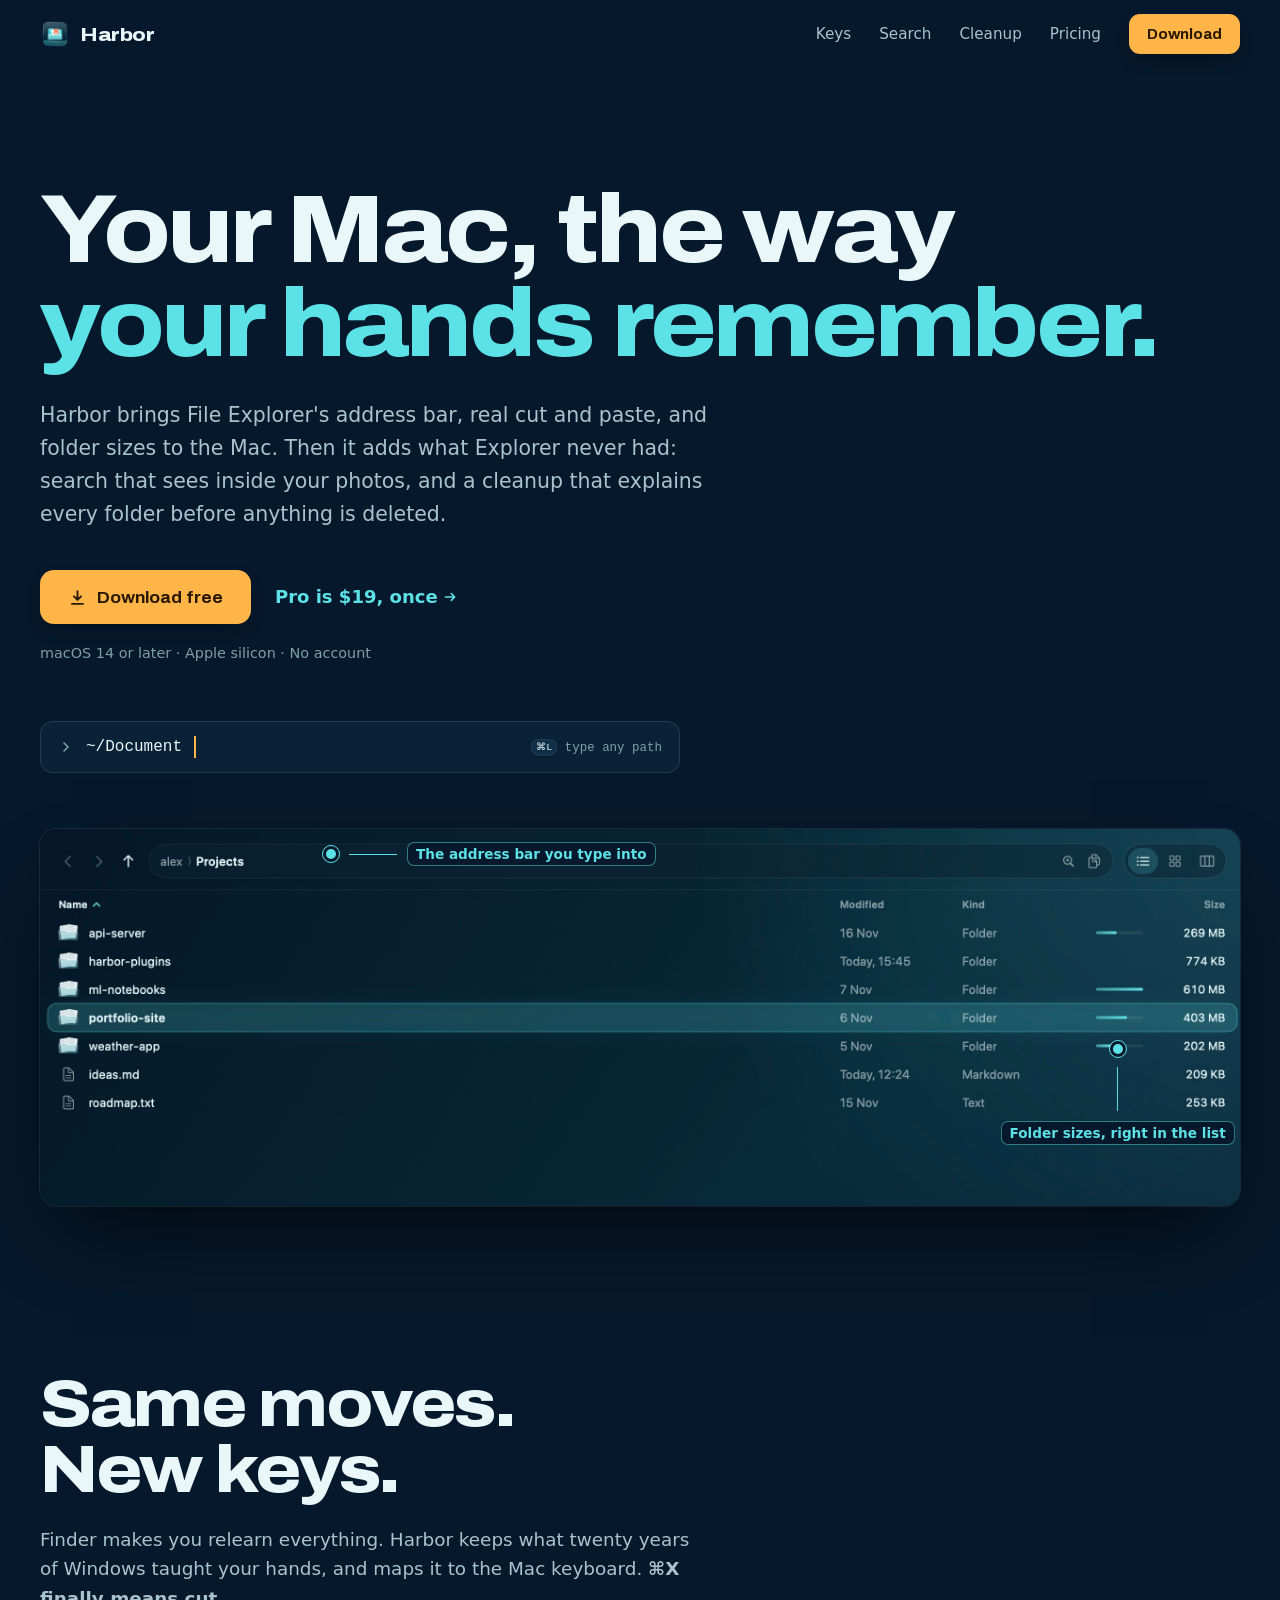
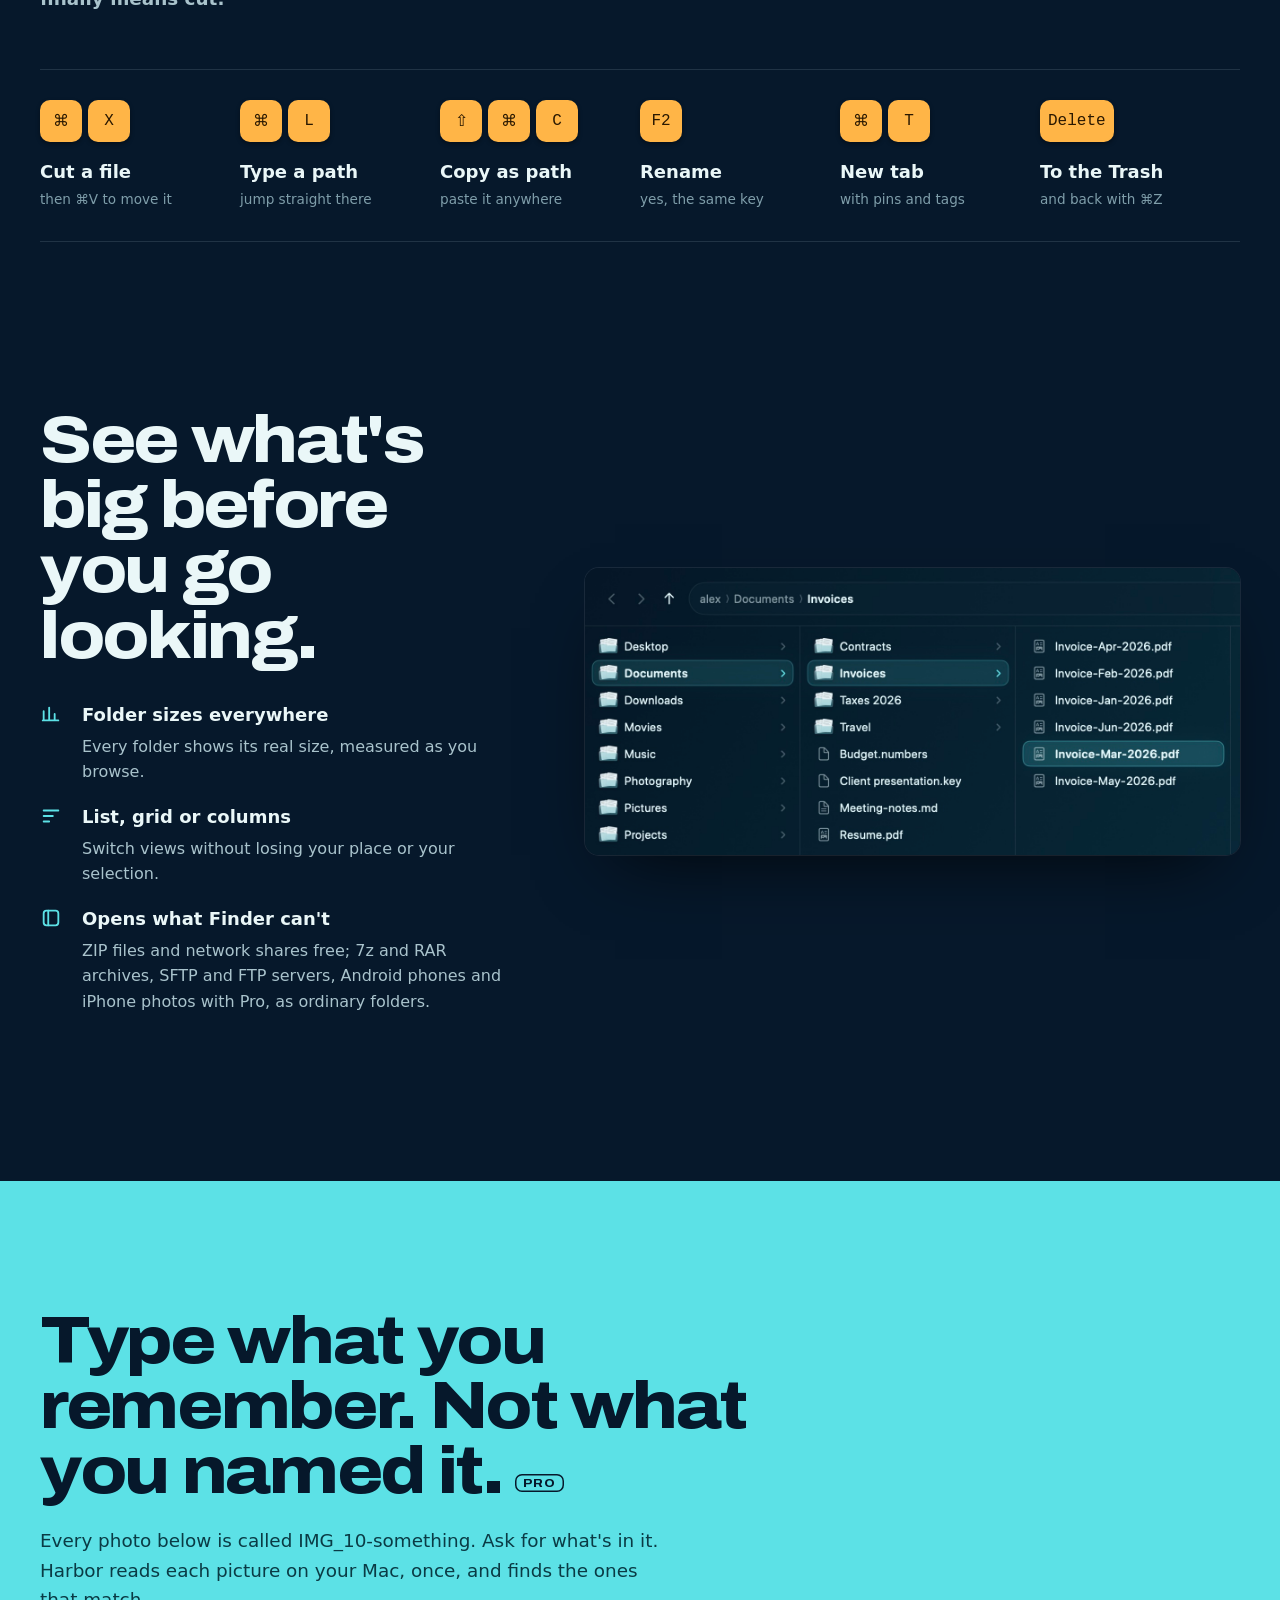
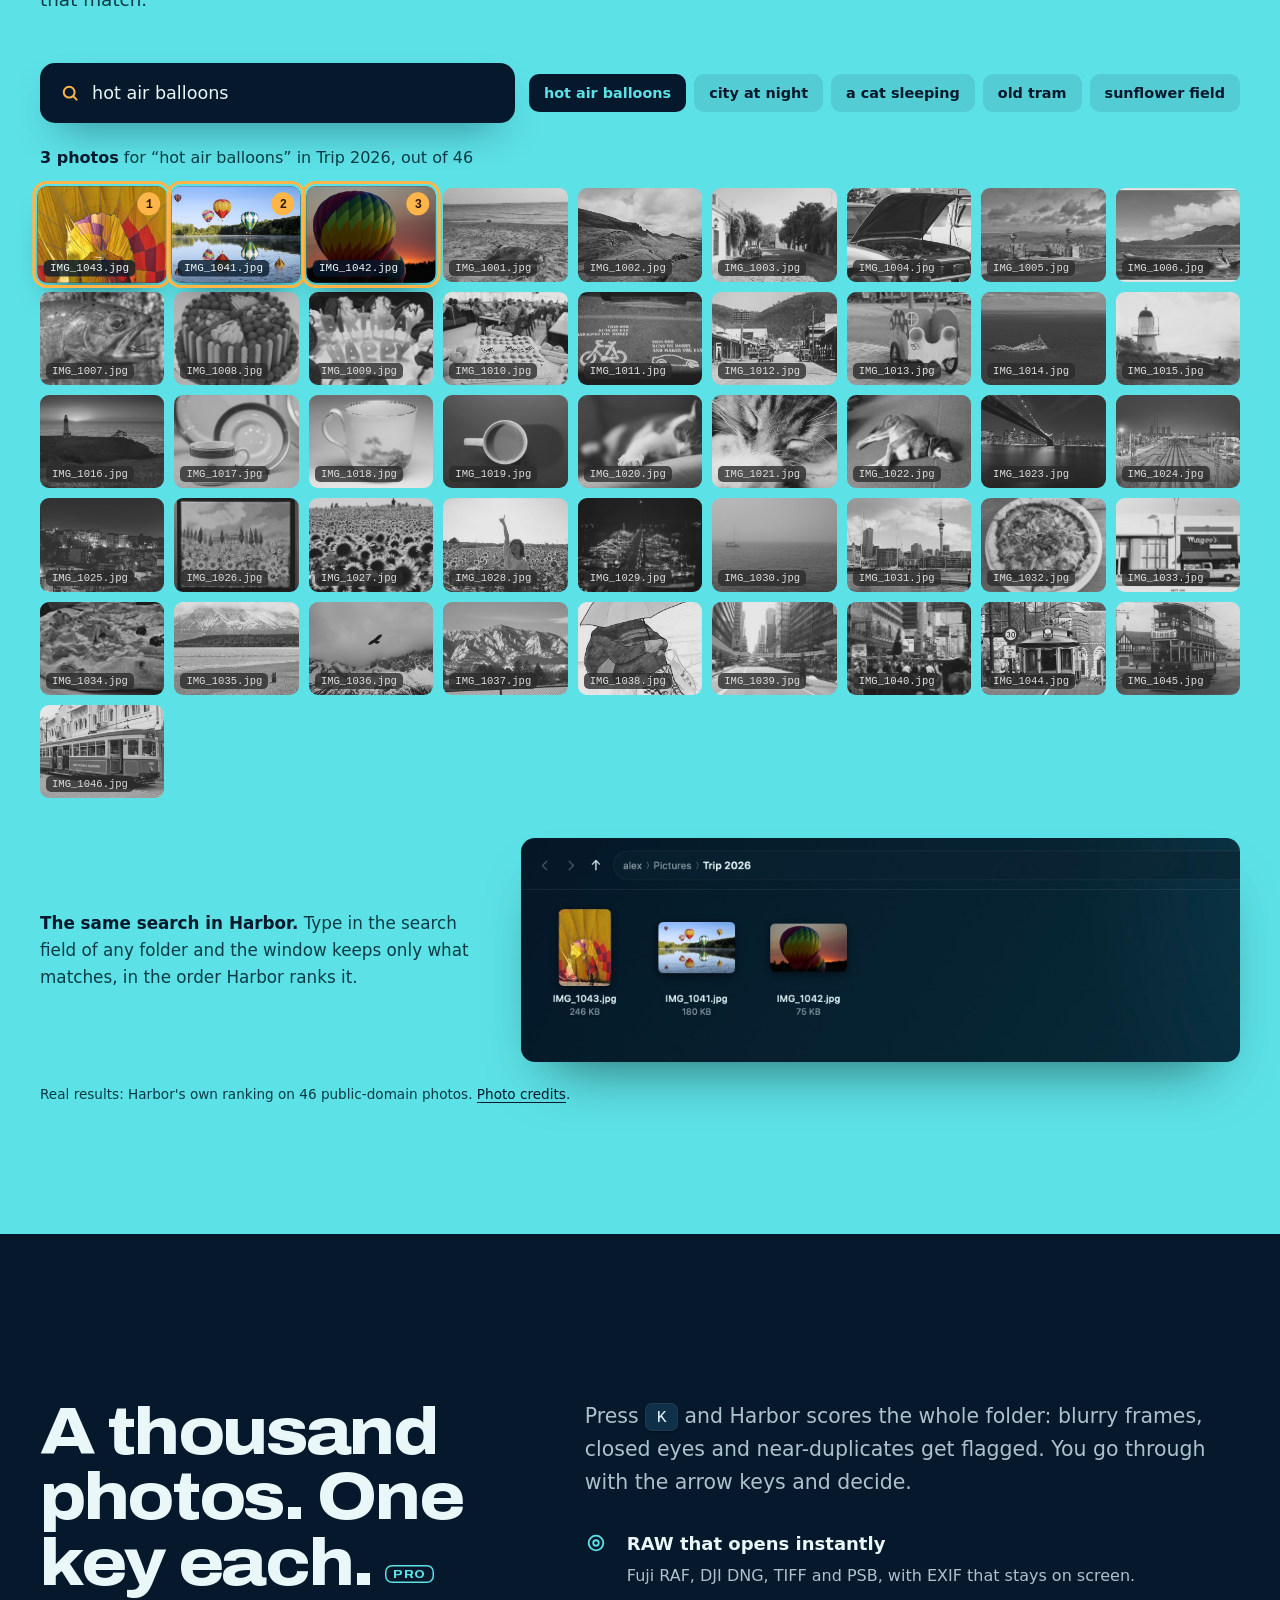
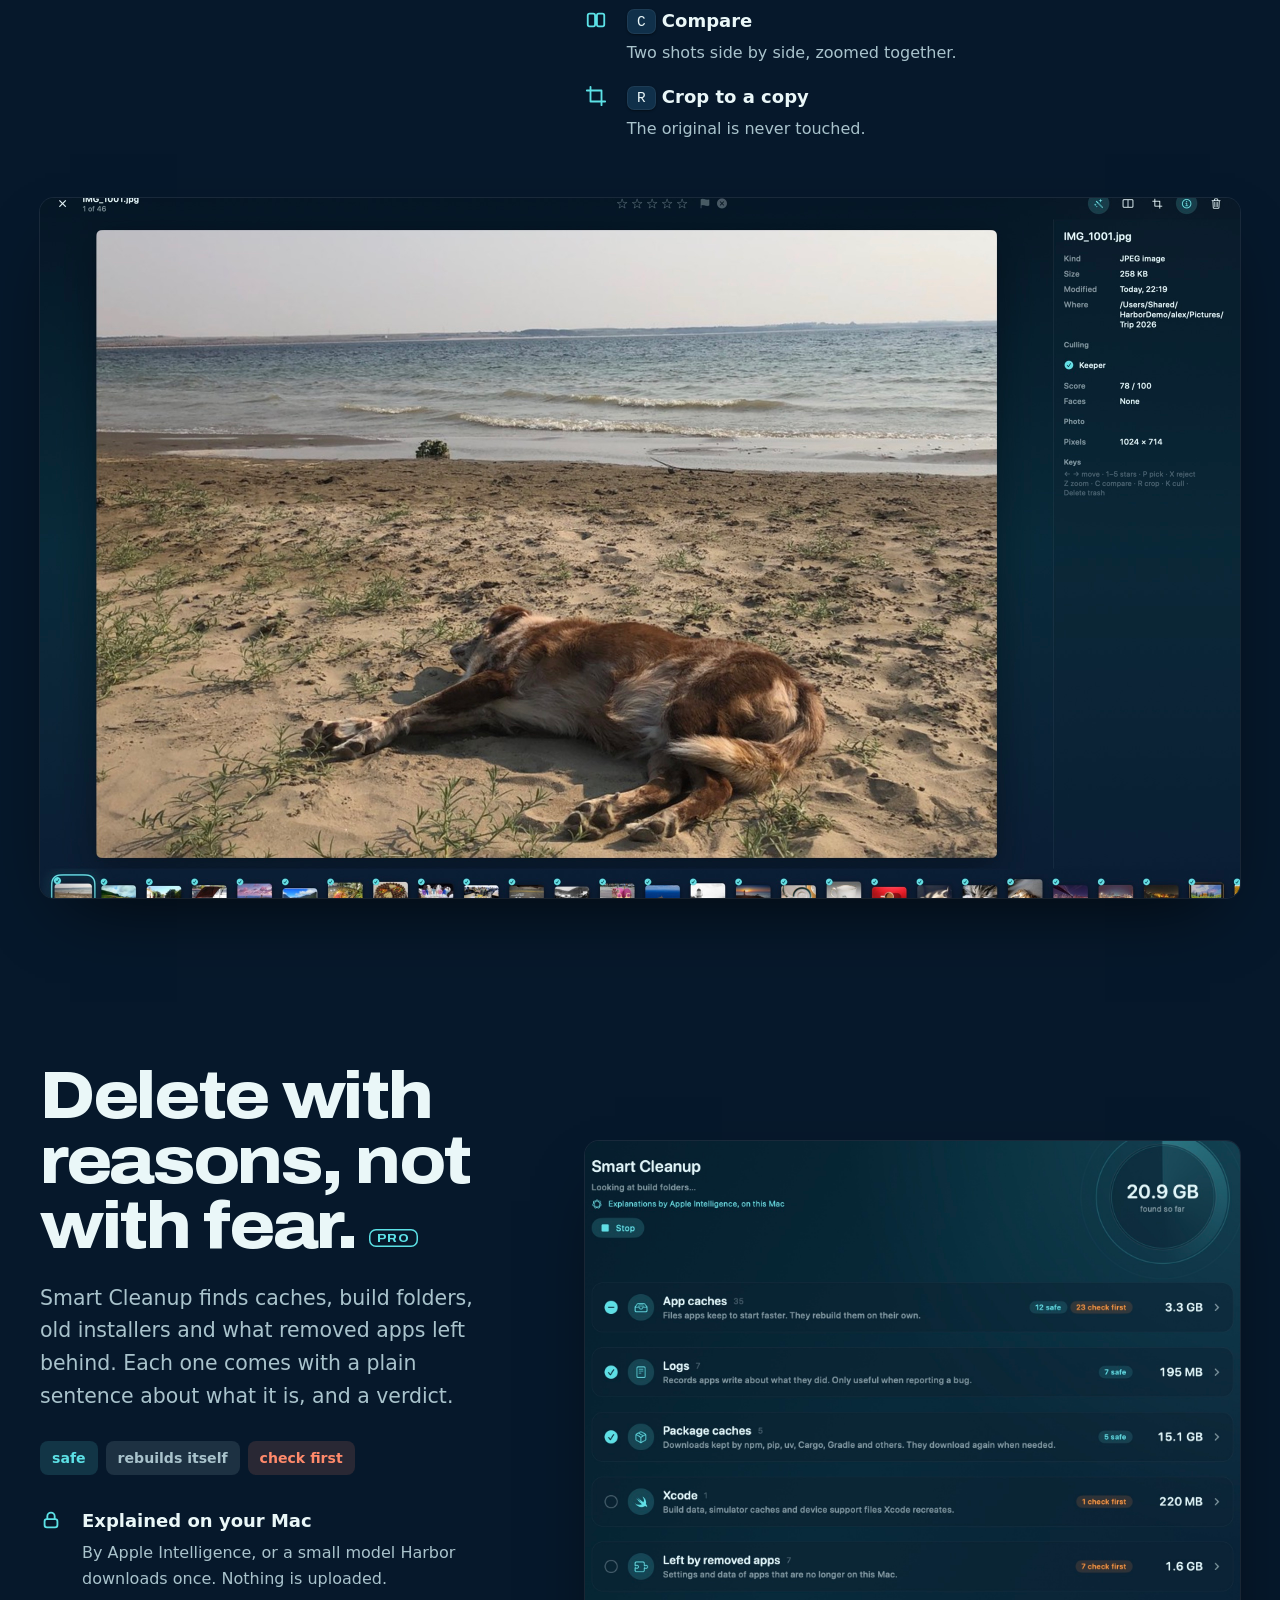
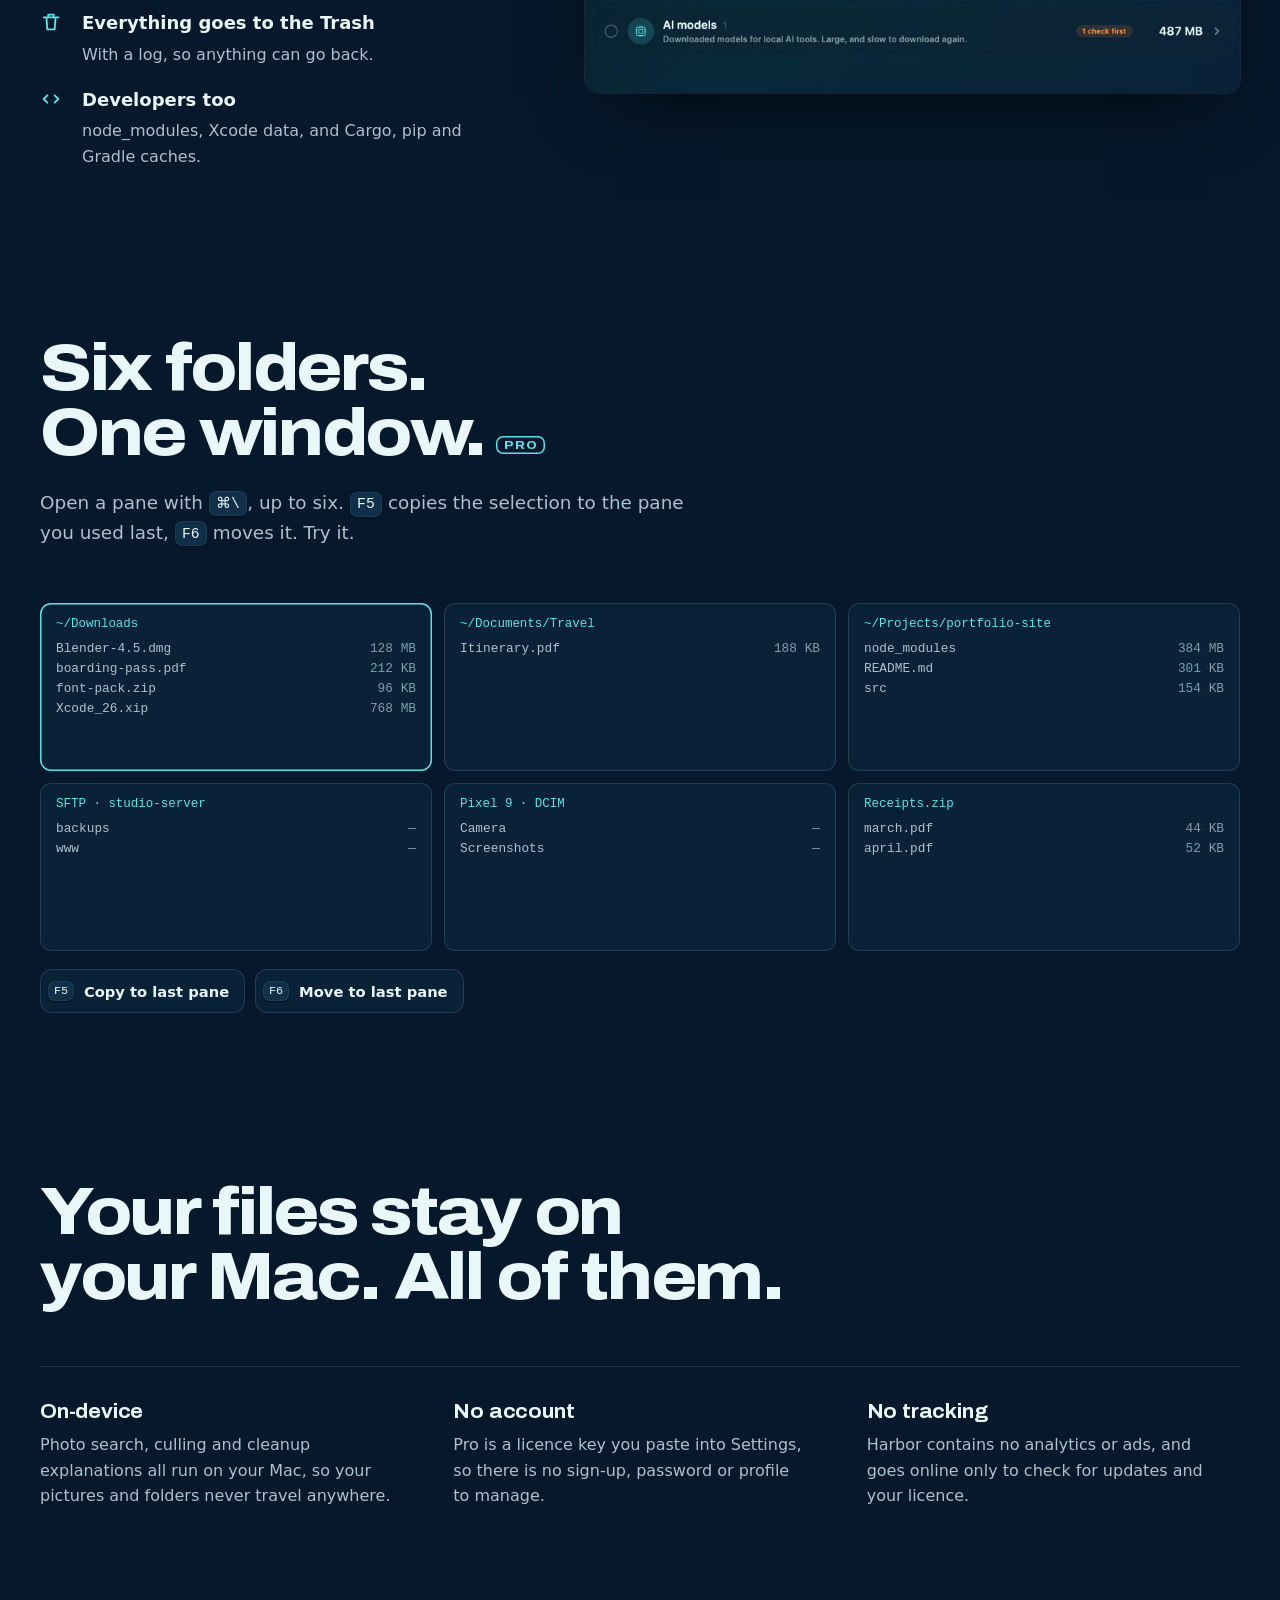
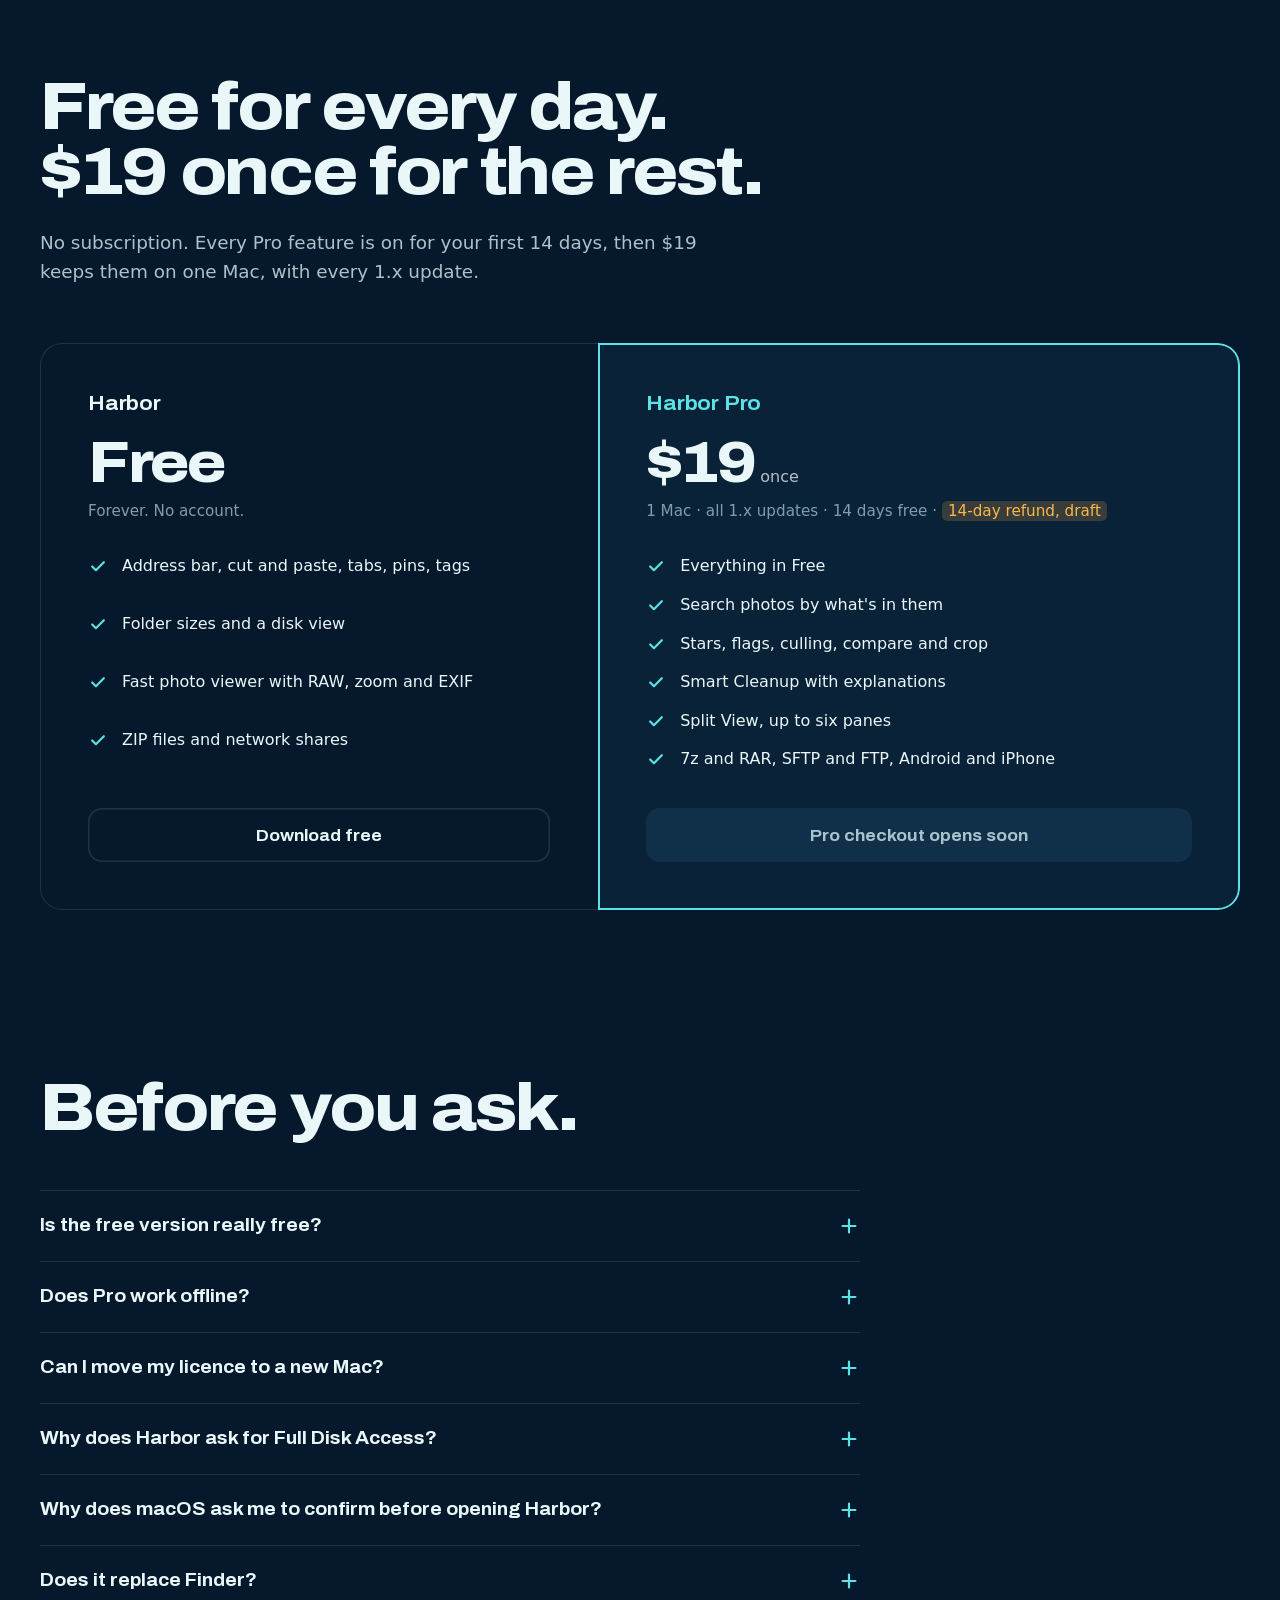
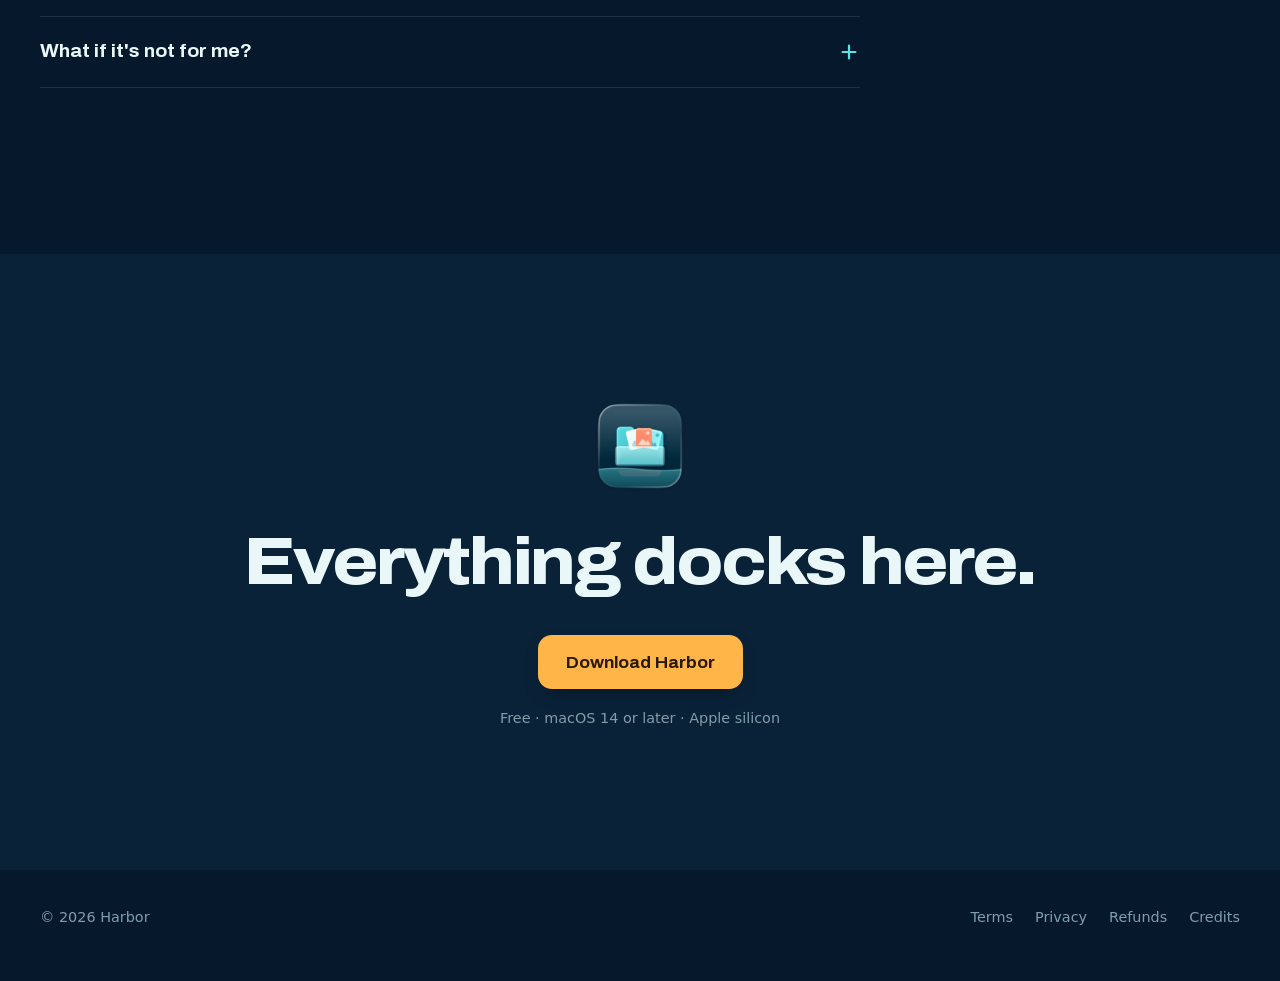
==== commit fa8342e9: "Site: $19 for 1 Mac, 14-day trial, new Free/Pro split, Open Anyway FAQ" ====
--- a/docs/index.html
+++ b/docs/index.html
@@ -38,7 +38,7 @@
         <svg viewBox="0 0 24 24" fill="none" stroke="currentColor" stroke-width="2.4" stroke-linecap="round" stroke-linejoin="round" aria-hidden="true"><path d="M12 4v11m0 0-4.5-4.5M12 15l4.5-4.5M5 20h14"/></svg>
         Download free
       </a>
-      <a class="textlink" href="#pricing">Pro is $19.99, once<svg viewBox="0 0 24 24" fill="none" stroke="currentColor" stroke-width="2.4" stroke-linecap="round" stroke-linejoin="round" aria-hidden="true"><path d="M5 12h14m-5-5 5 5-5 5"/></svg></a>
+      <a class="textlink" href="#pricing">Pro is $19, once<svg viewBox="0 0 24 24" fill="none" stroke="currentColor" stroke-width="2.4" stroke-linecap="round" stroke-linejoin="round" aria-hidden="true"><path d="M5 12h14m-5-5 5 5-5 5"/></svg></a>
     </div>
     <p class="meta">macOS 14 or later · Apple silicon · No account</p>
     <div class="address" aria-hidden="true">
@@ -77,7 +77,7 @@
       <div class="list">
         <div><svg viewBox="0 0 24 24" fill="none" stroke="currentColor" stroke-width="2" stroke-linecap="round" stroke-linejoin="round" aria-hidden="true"><path d="M4 19V9m6 10V5m6 14v-7m4 7H3"/></svg><b>Folder sizes everywhere</b><span>Every folder shows its real size, measured as you browse.</span></div>
         <div><svg viewBox="0 0 24 24" fill="none" stroke="currentColor" stroke-width="2" stroke-linecap="round" stroke-linejoin="round" aria-hidden="true"><path d="M4 6h16M4 12h10M4 18h6"/></svg><b>List, grid or columns</b><span>Switch views without losing your place or your selection.</span></div>
-        <div><svg viewBox="0 0 24 24" fill="none" stroke="currentColor" stroke-width="2" stroke-linecap="round" stroke-linejoin="round" aria-hidden="true"><rect x="4" y="4" width="16" height="16" rx="3"/><path d="M9 4v16"/></svg><b>Opens what Finder can't</b><span>ZIP, 7z and RAR archives, SFTP and FTP servers, network shares, Android phones and iPhone photos, as ordinary folders.</span></div>
+        <div><svg viewBox="0 0 24 24" fill="none" stroke="currentColor" stroke-width="2" stroke-linecap="round" stroke-linejoin="round" aria-hidden="true"><rect x="4" y="4" width="16" height="16" rx="3"/><path d="M9 4v16"/></svg><b>Opens what Finder can't</b><span>ZIP files and network shares free; 7z and RAR archives, SFTP and FTP servers, Android phones and iPhone photos with Pro, as ordinary folders.</span></div>
       </div>
     </div>
     <div class="frame rise"><img src="img/cols.jpg" width="1460" height="640" alt="Harbor column view of Documents and Invoices"></div>
@@ -173,8 +173,8 @@
 <section id="pricing" aria-labelledby="price-h">
   <div class="wrap">
     <div class="head rise">
-      <h2 id="price-h">Free for every day. $19.99 once for the rest.</h2>
-      <p>No subscription. One key, three Macs, every 1.x update.</p>
+      <h2 id="price-h">Free for every day. $19 once for the rest.</h2>
+      <p>No subscription. Every Pro feature is on for your first 14 days, then $19 keeps them on one Mac, with every 1.x update.</p>
     </div>
     <div class="plans rise">
       <div class="plan">
@@ -185,20 +185,21 @@
           <li><svg viewBox="0 0 24 24" fill="none" stroke="currentColor" stroke-width="2.6" stroke-linecap="round" stroke-linejoin="round" aria-hidden="true"><path d="m5 12.5 4.5 4.5L19 7.5"/></svg>Address bar, cut and paste, tabs, pins, tags</li>
           <li><svg viewBox="0 0 24 24" fill="none" stroke="currentColor" stroke-width="2.6" stroke-linecap="round" stroke-linejoin="round" aria-hidden="true"><path d="m5 12.5 4.5 4.5L19 7.5"/></svg>Folder sizes and a disk view</li>
           <li><svg viewBox="0 0 24 24" fill="none" stroke="currentColor" stroke-width="2.6" stroke-linecap="round" stroke-linejoin="round" aria-hidden="true"><path d="m5 12.5 4.5 4.5L19 7.5"/></svg>Fast photo viewer with RAW, zoom and EXIF</li>
-          <li><svg viewBox="0 0 24 24" fill="none" stroke="currentColor" stroke-width="2.6" stroke-linecap="round" stroke-linejoin="round" aria-hidden="true"><path d="m5 12.5 4.5 4.5L19 7.5"/></svg>Archives, servers and phones</li>
+          <li><svg viewBox="0 0 24 24" fill="none" stroke="currentColor" stroke-width="2.6" stroke-linecap="round" stroke-linejoin="round" aria-hidden="true"><path d="m5 12.5 4.5 4.5L19 7.5"/></svg>ZIP files and network shares</li>
         </ul>
         <a class="btn line" href="https://github.com/bsbbera/harbor-releases/releases/latest">Download free</a>
       </div>
       <div class="plan pro">
         <h3>Harbor Pro</h3>
-        <div class="price">$19.99<small>once</small></div>
-        <div class="sub">3 Macs · all 1.x updates · <mark>14-day refund, draft</mark></div>
+        <div class="price">$19<small>once</small></div>
+        <div class="sub">1 Mac · all 1.x updates · 14 days free · <mark>14-day refund, draft</mark></div>
         <ul>
           <li><svg viewBox="0 0 24 24" fill="none" stroke="currentColor" stroke-width="2.6" stroke-linecap="round" stroke-linejoin="round" aria-hidden="true"><path d="m5 12.5 4.5 4.5L19 7.5"/></svg>Everything in Free</li>
           <li><svg viewBox="0 0 24 24" fill="none" stroke="currentColor" stroke-width="2.6" stroke-linecap="round" stroke-linejoin="round" aria-hidden="true"><path d="m5 12.5 4.5 4.5L19 7.5"/></svg>Search photos by what's in them</li>
-          <li><svg viewBox="0 0 24 24" fill="none" stroke="currentColor" stroke-width="2.6" stroke-linecap="round" stroke-linejoin="round" aria-hidden="true"><path d="m5 12.5 4.5 4.5L19 7.5"/></svg>Culling, compare and crop</li>
+          <li><svg viewBox="0 0 24 24" fill="none" stroke="currentColor" stroke-width="2.6" stroke-linecap="round" stroke-linejoin="round" aria-hidden="true"><path d="m5 12.5 4.5 4.5L19 7.5"/></svg>Stars, flags, culling, compare and crop</li>
           <li><svg viewBox="0 0 24 24" fill="none" stroke="currentColor" stroke-width="2.6" stroke-linecap="round" stroke-linejoin="round" aria-hidden="true"><path d="m5 12.5 4.5 4.5L19 7.5"/></svg>Smart Cleanup with explanations</li>
           <li><svg viewBox="0 0 24 24" fill="none" stroke="currentColor" stroke-width="2.6" stroke-linecap="round" stroke-linejoin="round" aria-hidden="true"><path d="m5 12.5 4.5 4.5L19 7.5"/></svg>Split View, up to six panes</li>
+          <li><svg viewBox="0 0 24 24" fill="none" stroke="currentColor" stroke-width="2.6" stroke-linecap="round" stroke-linejoin="round" aria-hidden="true"><path d="m5 12.5 4.5 4.5L19 7.5"/></svg>7z and RAR, SFTP and FTP, Android and iPhone</li>
         </ul>
         <a class="btn soon" id="buy" href="#pricing" aria-disabled="true">Pro checkout opens soon</a>
       </div>
@@ -210,10 +211,11 @@
   <div class="wrap">
     <div class="head rise"><h2 id="faq-h">Before you ask.</h2></div>
     <div class="faq">
-      <details><summary>Is the free version really free?<svg viewBox="0 0 24 24" fill="none" stroke="currentColor" stroke-width="2.4" stroke-linecap="round" aria-hidden="true"><path d="M12 5v14M5 12h14"/></svg></summary><p>Yes. Browsing, the photo viewer, archives, servers and phones are free forever, with no time limit and no ads. Pro adds the features marked PRO.</p></details>
+      <details><summary>Is the free version really free?<svg viewBox="0 0 24 24" fill="none" stroke="currentColor" stroke-width="2.4" stroke-linecap="round" aria-hidden="true"><path d="M12 5v14M5 12h14"/></svg></summary><p>Yes. Browsing, folder sizes, the photo viewer, ZIP files and network shares are free forever, with no ads. For your first 14 days every Pro feature is on too; after that, Pro adds them back for $19.</p></details>
       <details><summary>Does Pro work offline?<svg viewBox="0 0 24 24" fill="none" stroke="currentColor" stroke-width="2.4" stroke-linecap="round" aria-hidden="true"><path d="M12 5v14M5 12h14"/></svg></summary><p>Yes. Harbor checks your licence when you're online and keeps working for 30 days between checks.</p></details>
-      <details><summary>Can I move my licence to a new Mac?<svg viewBox="0 0 24 24" fill="none" stroke="currentColor" stroke-width="2.4" stroke-linecap="round" aria-hidden="true"><path d="M12 5v14M5 12h14"/></svg></summary><p>Yes. One key works on three Macs at a time. Turn it off on the old Mac in Settings › Licence, then enter it on the new one.</p></details>
+      <details><summary>Can I move my licence to a new Mac?<svg viewBox="0 0 24 24" fill="none" stroke="currentColor" stroke-width="2.4" stroke-linecap="round" aria-hidden="true"><path d="M12 5v14M5 12h14"/></svg></summary><p>Yes. One key works on one Mac at a time. Turn it off on the old Mac in Settings › Licence, then enter it on the new one.</p></details>
       <details><summary>Why does Harbor ask for Full Disk Access?<svg viewBox="0 0 24 24" fill="none" stroke="currentColor" stroke-width="2.4" stroke-linecap="round" aria-hidden="true"><path d="M12 5v14M5 12h14"/></svg></summary><p>To show the sizes and contents of folders macOS protects, like Mail and Library, and to find caches during cleanup. Harbor never uploads your files.</p></details>
+      <details><summary>Why does macOS ask me to confirm before opening Harbor?<svg viewBox="0 0 24 24" fill="none" stroke="currentColor" stroke-width="2.4" stroke-linecap="round" aria-hidden="true"><path d="M12 5v14M5 12h14"/></svg></summary><p>Apple checks apps from developers who pay it $99 a year, and I haven't paid that fee for Harbor. So the first time you open it, macOS asks you to confirm: go to System Settings › Privacy & Security and click Open Anyway. You only do this once; updates install normally after that.</p></details>
       <details><summary>Does it replace Finder?<svg viewBox="0 0 24 24" fill="none" stroke="currentColor" stroke-width="2.4" stroke-linecap="round" aria-hidden="true"><path d="M12 5v14M5 12h14"/></svg></summary><p>It runs next to Finder. Use Harbor every day and keep Finder for the few things only it does.</p></details>
       <details><summary>What if it's not for me?<svg viewBox="0 0 24 24" fill="none" stroke="currentColor" stroke-width="2.4" stroke-linecap="round" aria-hidden="true"><path d="M12 5v14M5 12h14"/></svg></summary><p><mark>Draft policy:</mark> write to us within 14 days of buying and you get a full refund.</p></details>
     </div>
